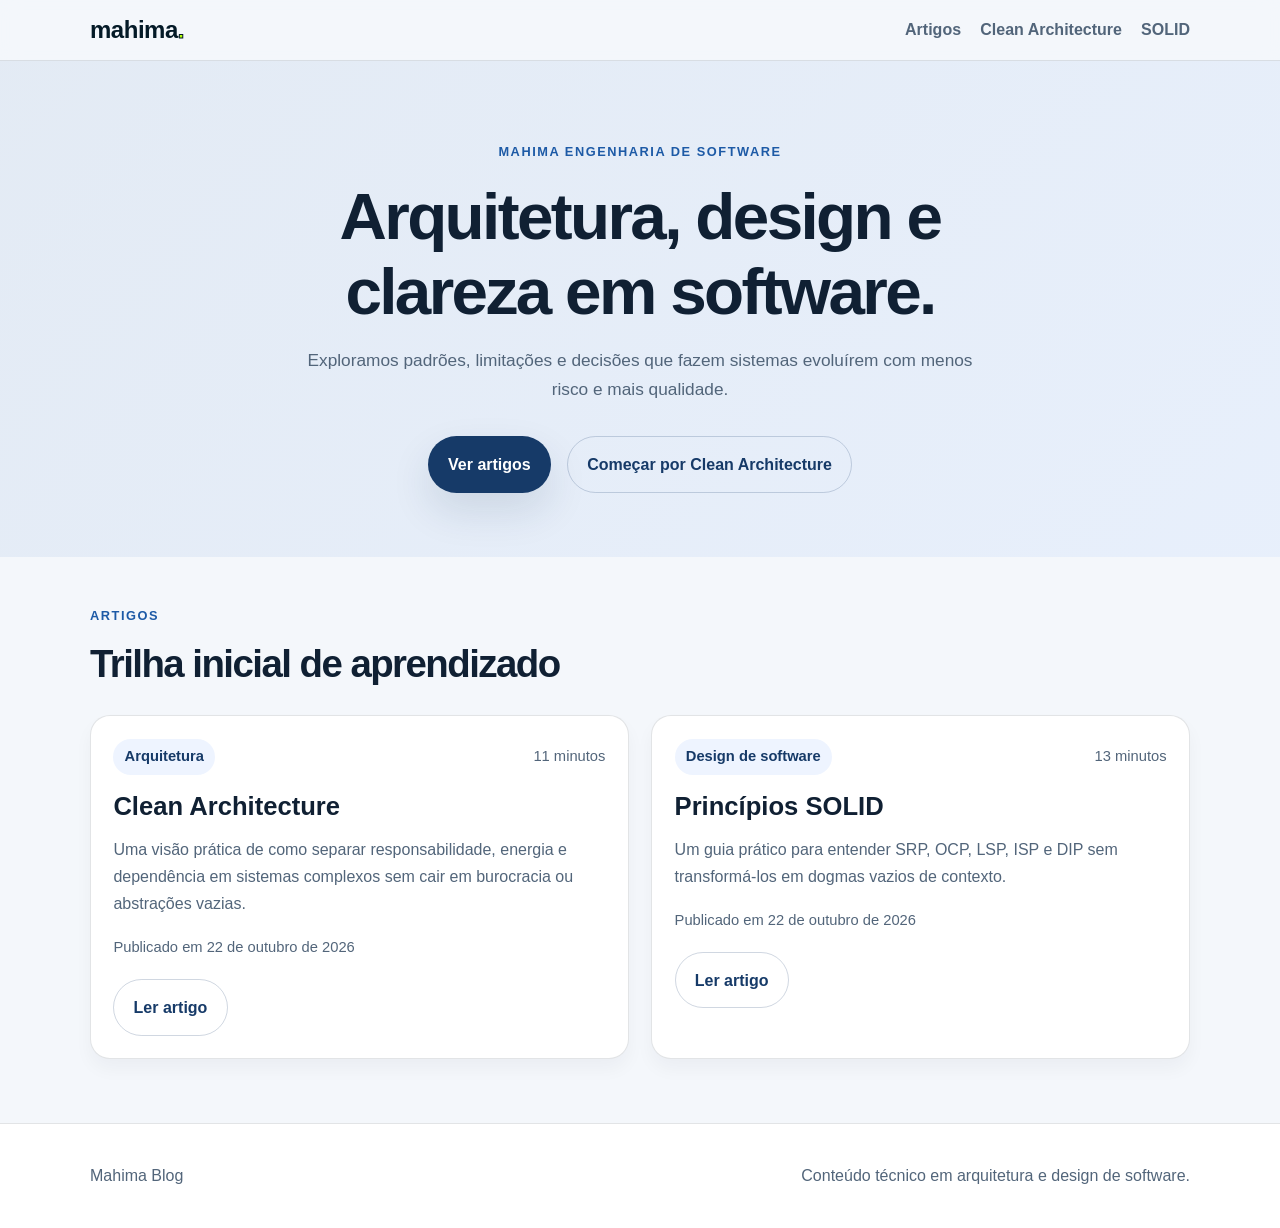
==== index.html @ c6f75a2d "Recreate header logo as CSS wordmark and reduce header height Co-authored-by: Copilot <223556219+Cop" ====
<!DOCTYPE html>
<html lang="pt-BR">
  <head>
    <meta charset="UTF-8" />
    <meta name="viewport" content="width=device-width, initial-scale=1.0" />
    <meta
      name="description"
      content="Blog técnico da Mahima Engenharia de Software sobre arquitetura, design e evolução de software."
    />
    <title>Mahima Blog</title>
    <link rel="stylesheet" href="./css/styles.css" />
  </head>
  <body>
    <header class="site-header">
      <nav class="container nav" aria-label="Navegação principal">
        <a href="./index.html" class="brand" aria-label="Mahima — ir para a página inicial do blog">
          <span class="brand-mark" aria-hidden="true">mahima<span class="brand-dot">.</span></span>
        </a>
        <div class="nav-links">
          <a href="#artigos">Artigos</a>
          <a href="./article.html?slug=clean-architecture">Clean Architecture</a>
          <a href="./article.html?slug=solid">SOLID</a>
        </div>
      </nav>
    </header>

    <main>
      <section class="hero">
        <div class="container hero-content">
          <p class="eyebrow">Mahima Engenharia de Software</p>
          <h1>Arquitetura, design e clareza em software.</h1>
          <p class="lead">
            Exploramos padrões, limitações e decisões que fazem sistemas evoluírem com menos risco e mais qualidade.
          </p>
          <div class="hero-actions">
            <a class="button primary" href="#artigos">Ver artigos</a>
            <a class="button secondary" href="./article.html?slug=clean-architecture">Começar por Clean Architecture</a>
          </div>
        </div>
      </section>

      <section id="artigos" class="container articles-section" aria-labelledby="artigos-titulo">
        <div class="section-header">
          <p class="eyebrow">Artigos</p>
          <h2 id="artigos-titulo">Trilha inicial de aprendizado</h2>
        </div>
        <div id="article-list" class="article-grid" aria-live="polite"></div>
      </section>
    </main>

    <footer class="site-footer">
      <div class="container footer-inner">
        <p>Mahima Blog</p>
        <p>Conteúdo técnico em arquitetura e design de software.</p>
      </div>
    </footer>

    <script src="./content/articles.js"></script>
    <script src="./js/site.js"></script>
  </body>
</html>
---- css/styles.css ----
:root {
  --bg: #f4f7fb;
  --surface: #ffffff;
  --surface-alt: #eef4ff;
  --text: #102033;
  --muted: #52657a;
  --primary: #163a68;
  --primary-alt: #1d5aa6;
  --accent: #8db8ff;
  --border: rgba(16, 32, 51, 0.12);
  --shadow: 0 18px 40px rgba(20, 49, 79, 0.12);
  --success: #1f7a5d;
  --error: #b13c3c;
  --warning: #c9861d;
  --code-bg: #111827;
}

* {
  box-sizing: border-box;
}

html {
  scroll-behavior: smooth;
}

body {
  margin: 0;
  font-family: "Segoe UI", Tahoma, sans-serif;
  background: var(--bg);
  color: var(--text);
  line-height: 1.7;
}

a {
  color: var(--primary-alt);
  text-decoration: none;
}

img {
  max-width: 100%;
  display: block;
}

button,
summary {
  font: inherit;
}

.container {
  width: min(1100px, calc(100% - 2rem));
  margin: 0 auto;
}

.narrow {
  width: min(820px, calc(100% - 2rem));
  margin: 0 auto;
}

.site-header {
  position: sticky;
  top: 0;
  z-index: 10;
  background: rgba(244, 247, 251, 0.84);
  backdrop-filter: blur(10px);
  border-bottom: 1px solid var(--border);
}

.nav {
  display: flex;
  align-items: center;
  justify-content: space-between;
  min-height: 60px;
  gap: 1rem;
}

.brand {
  display: inline-flex;
  align-items: center;
  color: var(--text);
  line-height: 1;
}

.brand-mark {
  font-family: "Segoe UI", Tahoma, sans-serif;
  font-weight: 700;
  font-size: 1.5rem;
  letter-spacing: -0.02em;
  color: #041a27;
}

.brand-dot {
  color: #b2ff08;
  -webkit-text-stroke: 1px #041a27;
  text-stroke: 1px #041a27;
}

.nav-links {
  display: flex;
  align-items: center;
  gap: 1.2rem;
  flex-wrap: wrap;
}

.nav-links a {
  color: var(--muted);
  font-weight: 600;
}

.hero {
  padding: 5rem 0 4rem;
  background: linear-gradient(135deg, rgba(29, 90, 166, 0.08), rgba(141, 184, 255, 0.12));
}

.hero-content {
  text-align: center;
}

.eyebrow {
  margin: 0 0 1rem;
  color: var(--primary-alt);
  font-size: 0.8rem;
  font-weight: 700;
  letter-spacing: 0.12em;
  text-transform: uppercase;
}

.hero h1,
.article-hero h1,
.section-header h2 {
  margin: 0;
  line-height: 1.15;
  letter-spacing: -0.04em;
}

.hero h1 {
  font-size: clamp(2.4rem, 6vw, 4.1rem);
  max-width: 760px;
  margin: 0 auto 1rem;
}

.lead {
  max-width: 700px;
  margin: 0 auto;
  color: var(--muted);
  font-size: 1.08rem;
}

.hero-actions {
  display: flex;
  justify-content: center;
  gap: 1rem;
  flex-wrap: wrap;
  margin-top: 2rem;
}

.button {
  display: inline-flex;
  align-items: center;
  justify-content: center;
  min-height: 46px;
  padding: 0.85rem 1.2rem;
  border-radius: 999px;
  border: 1px solid transparent;
  font-weight: 700;
  transition: transform 0.2s ease, box-shadow 0.2s ease;
}

.button:hover,
.button:focus-visible {
  transform: translateY(-1px);
}

.button.primary {
  background: var(--primary);
  color: #fff;
  box-shadow: var(--shadow);
}

.button.secondary {
  background: transparent;
  color: var(--primary);
  border-color: rgba(22, 58, 104, 0.2);
}

.articles-section {
  padding: 3rem 0 4rem;
}

.section-header {
  margin-bottom: 1.8rem;
}

.section-header h2 {
  font-size: clamp(2rem, 3vw, 2.6rem);
}

.article-grid {
  display: grid;
  grid-template-columns: repeat(auto-fit, minmax(260px, 1fr));
  gap: 1.4rem;
}

.article-card {
  background: var(--surface);
  border: 1px solid var(--border);
  border-radius: 20px;
  padding: 1.4rem;
  box-shadow: 0 10px 18px rgba(17, 23, 39, 0.04);
}

.article-card h3 {
  margin: 1rem 0 0.8rem;
  font-size: 1.6rem;
  line-height: 1.25;
}

.article-card p {
  margin: 0;
  color: var(--muted);
}

.card-topline,
.card-meta,
.meta-row {
  display: flex;
  align-items: center;
  justify-content: space-between;
  gap: 0.75rem;
  flex-wrap: wrap;
  color: var(--muted);
  font-size: 0.92rem;
}

.pill {
  display: inline-flex;
  align-items: center;
  padding: 0.35rem 0.7rem;
  border-radius: 999px;
  background: var(--surface-alt);
  color: var(--primary);
  font-weight: 700;
}

.card-meta {
  margin-top: 1.1rem;
  margin-bottom: 1.2rem;
}

.article-hero {
  background: linear-gradient(135deg, rgba(22, 58, 104, 0.97), rgba(29, 90, 166, 0.9));
  color: white;
  padding: 3.2rem 0 2rem;
}

.article-hero h1 {
  font-size: clamp(2.1rem, 5vw, 3.5rem);
  margin-bottom: 0.9rem;
}

.article-summary {
  max-width: 720px;
  margin: 0;
  color: rgba(255, 255, 255, 0.8);
  font-size: 1.05rem;
}

.meta-row {
  margin-top: 1.5rem;
  justify-content: flex-start;
  color: rgba(255, 255, 255, 0.75);
}

.article-page {
  padding: 2.4rem 0 4rem;
}

.article-page article {
  background: var(--surface);
  border: 1px solid var(--border);
  border-radius: 24px;
  padding: clamp(1.2rem, 2vw, 2rem);
  box-shadow: 0 10px 30px rgba(16, 32, 51, 0.04);
}

.article-section {
  padding-top: 1rem;
  padding-bottom: 1rem;
  border-bottom: 1px solid var(--border);
}

.article-section:last-child {
  border-bottom: none;
}

.article-section h2 {
  margin: 0 0 1rem;
  font-size: clamp(1.5rem, 2vw, 2rem);
  line-height: 1.2;
}

.article-section p,
.article-section li,
.quiz-item,
.flashcard-answer p,
.faq-item p {
  color: var(--text);
}

.code-block {
  margin-top: 1rem;
  padding: 1rem 1.1rem;
  background: var(--code-bg);
  color: #dfe6f4;
  border-radius: 14px;
  overflow-x: auto;
  font-size: 0.9rem;
  line-height: 1.6;
}

.reference-list {
  margin: 0;
  padding-left: 1.2rem;
}

.quiz-item {
  margin-top: 1rem;
  padding: 1rem;
  border: 1px solid var(--border);
  border-radius: 16px;
  background: #f9fbff;
}

.quiz-item h3 {
  margin-top: 0;
  margin-bottom: 0.9rem;
  font-size: 1.08rem;
}

.quiz-options {
  display: grid;
  gap: 0.75rem;
}

.quiz-option {
  width: 100%;
  text-align: left;
  background: #fff;
  color: var(--text);
  border: 1px solid var(--border);
  border-radius: 12px;
  padding: 0.8rem 1rem;
  cursor: pointer;
}

.quiz-option:hover,
.quiz-option:focus-visible {
  border-color: var(--primary-alt);
  outline: 2px solid rgba(29, 90, 166, 0.2);
  outline-offset: 2px;
}

.quiz-option.correct {
  background: rgba(31, 122, 93, 0.08);
  border-color: rgba(31, 122, 93, 0.4);
}

.quiz-option.wrong {
  background: rgba(177, 60, 60, 0.08);
  border-color: rgba(177, 60, 60, 0.3);
}

.quiz-option:disabled {
  cursor: default;
  opacity: 1;
}

.quiz-feedback {
  min-height: 1.5em;
  margin: 0.8rem 0 0;
  font-weight: 600;
  color: var(--primary);
}

.flashcards-grid {
  display: grid;
  grid-template-columns: repeat(auto-fit, minmax(220px, 1fr));
  gap: 1rem;
}

.flashcard {
  background: #f9fbff;
  border: 1px solid var(--border);
  border-radius: 16px;
  overflow: hidden;
}

.flashcard-toggle {
  width: 100%;
  padding: 1rem;
  background: transparent;
  border: none;
  text-align: left;
  color: var(--text);
  font-weight: 700;
  cursor: pointer;
}

.flashcard-toggle:focus-visible,
.faq-item summary:focus-visible,
.button:focus-visible,
.nav-links a:focus-visible,
.brand:focus-visible {
  outline: 3px solid rgba(29, 90, 166, 0.32);
  outline-offset: 3px;
}

.flashcard-answer {
  padding: 0 1rem 1rem;
}

.faq-list {
  display: grid;
  gap: 0.75rem;
}

.faq-item {
  border: 1px solid var(--border);
  border-radius: 14px;
  background: #f9fbff;
  padding: 0.9rem 1rem;
}

.faq-item summary {
  cursor: pointer;
  font-weight: 700;
}

.faq-item p {
  margin: 0.75rem 0 0;
}

.site-footer {
  border-top: 1px solid var(--border);
  background: white;
  padding: 1.4rem 0;
}

.footer-inner {
  display: flex;
  justify-content: space-between;
  flex-wrap: wrap;
  gap: 0.75rem;
  color: var(--muted);
}

@media (max-width: 700px) {
  .nav {
    flex-direction: column;
    justify-content: center;
    padding: 0.6rem 0;
  }

  .brand-mark {
    font-size: 1.35rem;
  }

  .nav-links {
    justify-content: center;
  }

  .hero {
    padding-top: 3.5rem;
  }

  .hero-actions {
    flex-direction: column;
  }

  .button {
    width: 100%;
  }
}
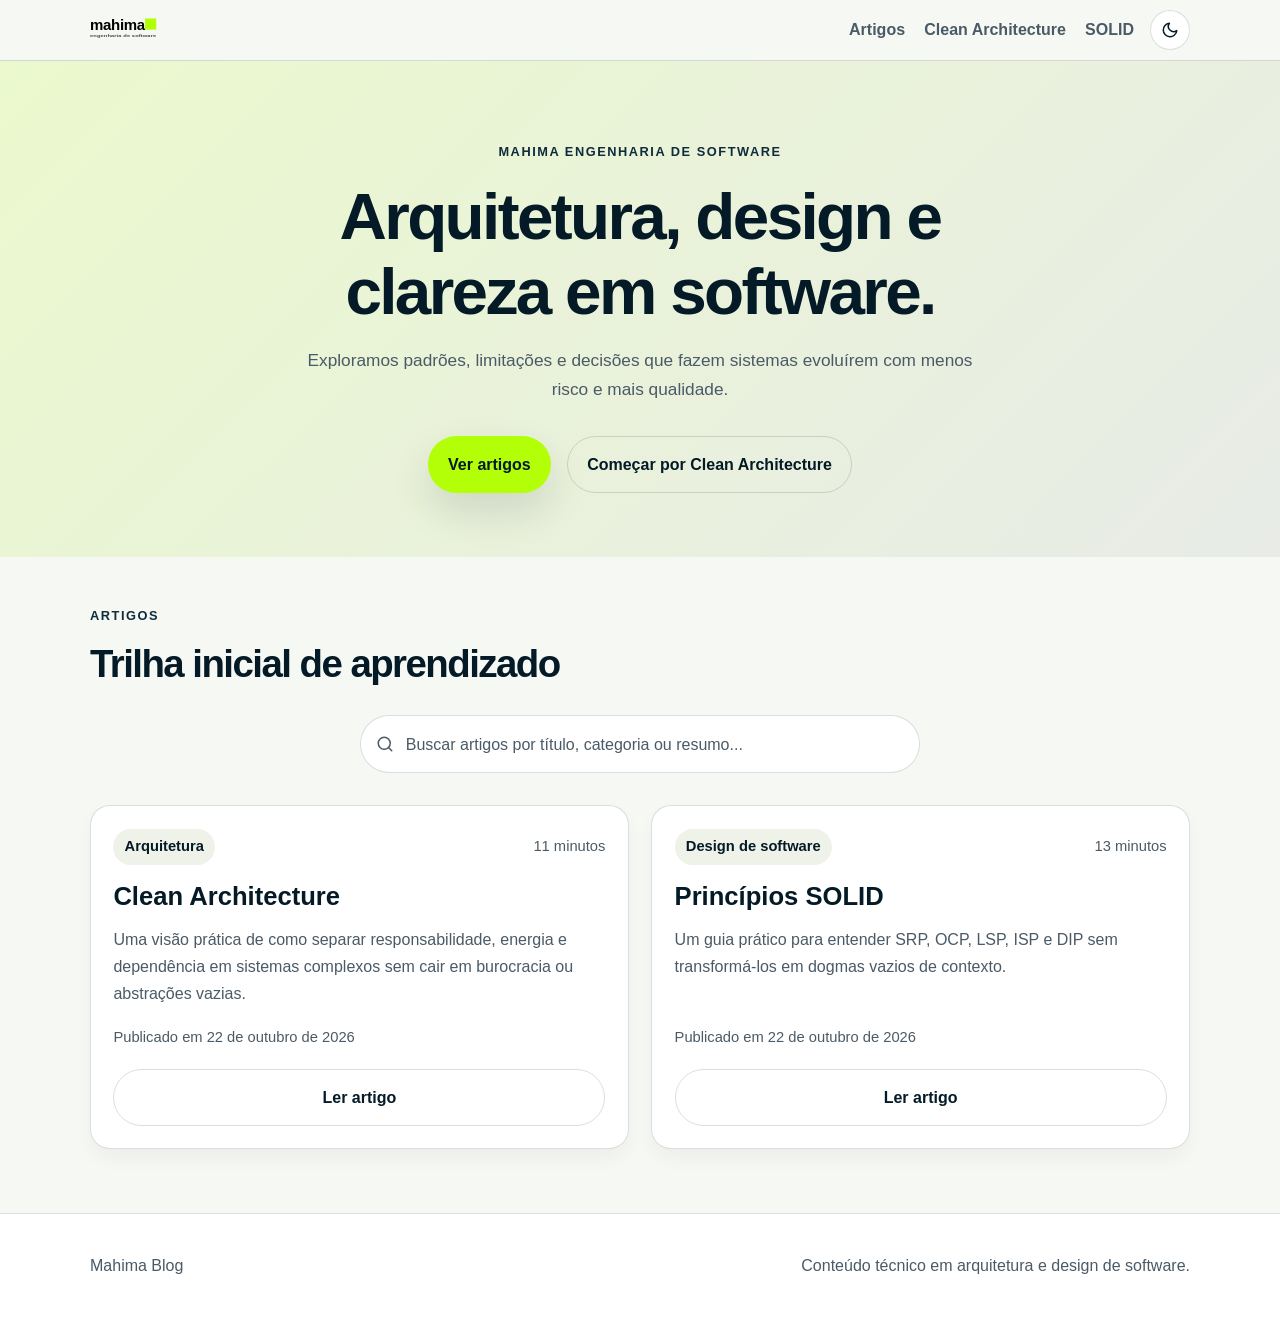
==== commit f5d104a5: "Agent Host changes for agents/gere-uma-a-logo-da-empresa-da-seguinte" ====
--- a/index.html
+++ b/index.html
@@ -14,12 +14,30 @@
     <header class="site-header">
       <nav class="container nav" aria-label="Navegação principal">
         <a href="./index.html" class="brand" aria-label="Mahima — ir para a página inicial do blog">
-          <span class="brand-mark" aria-hidden="true">mahima<span class="brand-dot">.</span></span>
+          <img src="./logo/mahima-logo.svg" alt="mahima — engenharia de software" class="brand-logo" />
         </a>
-        <div class="nav-links">
-          <a href="#artigos">Artigos</a>
-          <a href="./article.html?slug=clean-architecture">Clean Architecture</a>
-          <a href="./article.html?slug=solid">SOLID</a>
+        <div class="nav-right">
+          <div class="nav-links">
+            <a href="#artigos">Artigos</a>
+            <a href="./article.html?slug=clean-architecture">Clean Architecture</a>
+            <a href="./article.html?slug=solid">SOLID</a>
+          </div>
+          <button class="theme-toggle" type="button" aria-label="Alternar tema claro/escuro">
+            <svg class="icon-moon" width="18" height="18" viewBox="0 0 24 24" fill="none" stroke="currentColor" stroke-width="2" stroke-linecap="round" stroke-linejoin="round" aria-hidden="true">
+              <path d="M21 12.79A9 9 0 1 1 11.21 3 7 7 0 0 0 21 12.79z"></path>
+            </svg>
+            <svg class="icon-sun" width="18" height="18" viewBox="0 0 24 24" fill="none" stroke="currentColor" stroke-width="2" stroke-linecap="round" stroke-linejoin="round" aria-hidden="true">
+              <circle cx="12" cy="12" r="5"></circle>
+              <line x1="12" y1="1" x2="12" y2="3"></line>
+              <line x1="12" y1="21" x2="12" y2="23"></line>
+              <line x1="4.22" y1="4.22" x2="5.64" y2="5.64"></line>
+              <line x1="18.36" y1="18.36" x2="19.78" y2="19.78"></line>
+              <line x1="1" y1="12" x2="3" y2="12"></line>
+              <line x1="21" y1="12" x2="23" y2="12"></line>
+              <line x1="4.22" y1="19.78" x2="5.64" y2="18.36"></line>
+              <line x1="18.36" y1="5.64" x2="19.78" y2="4.22"></line>
+            </svg>
+          </button>
         </div>
       </nav>
     </header>
@@ -44,7 +62,21 @@
           <p class="eyebrow">Artigos</p>
           <h2 id="artigos-titulo">Trilha inicial de aprendizado</h2>
         </div>
+        <div class="search-wrap">
+          <svg class="search-icon" width="18" height="18" viewBox="0 0 24 24" fill="none" stroke="currentColor" stroke-width="2" stroke-linecap="round" stroke-linejoin="round" aria-hidden="true">
+            <circle cx="11" cy="11" r="8"></circle>
+            <line x1="21" y1="21" x2="16.65" y2="16.65"></line>
+          </svg>
+          <input
+            id="search-input"
+            class="search-input"
+            type="search"
+            placeholder="Buscar artigos por título, categoria ou resumo..."
+            aria-label="Buscar artigos"
+          />
+        </div>
         <div id="article-list" class="article-grid" aria-live="polite"></div>
+        <p id="search-empty" class="search-empty">Nenhum artigo encontrado para a sua busca.</p>
       </section>
     </main>
 
--- a/css/styles.css
+++ b/css/styles.css
@@ -1,18 +1,45 @@
 :root {
-  --bg: #f4f7fb;
+  --bg: #f6f8f3;
   --surface: #ffffff;
-  --surface-alt: #eef4ff;
-  --text: #102033;
-  --muted: #52657a;
-  --primary: #163a68;
-  --primary-alt: #1d5aa6;
-  --accent: #8db8ff;
-  --border: rgba(16, 32, 51, 0.12);
-  --shadow: 0 18px 40px rgba(20, 49, 79, 0.12);
+  --surface-alt: #eef2e8;
+  --text: #041a27;
+  --muted: #4a5a66;
+  --primary: #041a27;
+  --primary-alt: #0f2c3d;
+  --accent: #b2ff08;
+  --accent-ink: #041a27;
+  --border: rgba(4, 26, 39, 0.14);
+  --shadow: 0 18px 40px rgba(4, 26, 39, 0.12);
   --success: #1f7a5d;
   --error: #b13c3c;
   --warning: #c9861d;
-  --code-bg: #111827;
+  --code-bg: #0a1a24;
+  --code-text: #e6f0e6;
+  --header-bg: rgba(246, 248, 243, 0.82);
+  --hero-grad: linear-gradient(135deg, rgba(178, 255, 8, 0.16), rgba(4, 26, 39, 0.06));
+  --article-hero-grad: linear-gradient(135deg, #041a27 0%, #0f2c3d 100%);
+}
+
+[data-theme="dark"] {
+  --bg: #041a27;
+  --surface: #0a1f2b;
+  --surface-alt: #122a38;
+  --text: #eaf2e6;
+  --muted: #a9b8bd;
+  --primary: #b2ff08;
+  --primary-alt: #b2ff08;
+  --accent: #b2ff08;
+  --accent-ink: #041a27;
+  --border: rgba(234, 242, 230, 0.14);
+  --shadow: 0 18px 40px rgba(0, 0, 0, 0.4);
+  --success: #3fbf8f;
+  --error: #e06a6a;
+  --warning: #e2a93d;
+  --code-bg: #020b10;
+  --code-text: #d8e6d8;
+  --header-bg: rgba(4, 26, 39, 0.82);
+  --hero-grad: linear-gradient(135deg, rgba(178, 255, 8, 0.12), rgba(4, 26, 39, 0.02));
+  --article-hero-grad: linear-gradient(135deg, #b2ff08 0%, #7fc400 100%);
 }
 
 * {
@@ -29,6 +56,7 @@
   background: var(--bg);
   color: var(--text);
   line-height: 1.7;
+  transition: background 0.25s ease, color 0.25s ease;
 }
 
 a {
@@ -42,7 +70,8 @@
 }
 
 button,
-summary {
+summary,
+input {
   font: inherit;
 }
 
@@ -60,7 +89,7 @@
   position: sticky;
   top: 0;
   z-index: 10;
-  background: rgba(244, 247, 251, 0.84);
+  background: var(--header-bg);
   backdrop-filter: blur(10px);
   border-bottom: 1px solid var(--border);
 }
@@ -80,18 +109,18 @@
   line-height: 1;
 }
 
-.brand-mark {
-  font-family: "Segoe UI", Tahoma, sans-serif;
-  font-weight: 700;
-  font-size: 1.5rem;
-  letter-spacing: -0.02em;
-  color: #041a27;
-}
-
-.brand-dot {
-  color: #b2ff08;
-  -webkit-text-stroke: 1px #041a27;
-  text-stroke: 1px #041a27;
+.brand-logo {
+  height: 1.75rem;
+  width: auto;
+  display: block;
+  color: var(--text);
+}
+
+.nav-right {
+  display: flex;
+  align-items: center;
+  gap: 1rem;
+  flex-wrap: wrap;
 }
 
 .nav-links {
@@ -106,9 +135,47 @@
   font-weight: 600;
 }
 
+.nav-links a:hover {
+  color: var(--text);
+}
+
+.theme-toggle {
+  display: inline-flex;
+  align-items: center;
+  justify-content: center;
+  width: 40px;
+  height: 40px;
+  border-radius: 50%;
+  border: 1px solid var(--border);
+  background: var(--surface);
+  color: var(--text);
+  cursor: pointer;
+  transition: transform 0.2s ease, background 0.2s ease;
+}
+
+.theme-toggle:hover {
+  transform: translateY(-1px);
+}
+
+.theme-toggle .icon-sun {
+  display: none;
+}
+
+.theme-toggle .icon-moon {
+  display: block;
+}
+
+[data-theme="dark"] .theme-toggle .icon-sun {
+  display: block;
+}
+
+[data-theme="dark"] .theme-toggle .icon-moon {
+  display: none;
+}
+
 .hero {
   padding: 5rem 0 4rem;
-  background: linear-gradient(135deg, rgba(29, 90, 166, 0.08), rgba(141, 184, 255, 0.12));
+  background: var(--hero-grad);
 }
 
 .hero-content {
@@ -124,6 +191,12 @@
   text-transform: uppercase;
 }
 
+/* No hero do artigo, o eyebrow herda a cor de alto contraste do fundo */
+.article-hero .eyebrow {
+  color: inherit;
+  opacity: 0.92;
+}
+
 .hero h1,
 .article-hero h1,
 .section-header h2 {
@@ -162,7 +235,7 @@
   border-radius: 999px;
   border: 1px solid transparent;
   font-weight: 700;
-  transition: transform 0.2s ease, box-shadow 0.2s ease;
+  transition: transform 0.2s ease, box-shadow 0.2s ease, background 0.2s ease;
 }
 
 .button:hover,
@@ -171,15 +244,23 @@
 }
 
 .button.primary {
-  background: var(--primary);
-  color: #fff;
+  background: var(--accent);
+  color: var(--accent-ink);
   box-shadow: var(--shadow);
+}
+
+.button.primary:hover {
+  background: #c4ff33;
 }
 
 .button.secondary {
   background: transparent;
-  color: var(--primary);
-  border-color: rgba(22, 58, 104, 0.2);
+  color: var(--text);
+  border-color: var(--border);
+}
+
+.button.secondary:hover {
+  border-color: var(--accent);
 }
 
 .articles-section {
@@ -192,6 +273,48 @@
 
 .section-header h2 {
   font-size: clamp(2rem, 3vw, 2.6rem);
+}
+
+.search-wrap {
+  position: relative;
+  max-width: 560px;
+  margin: 0 auto 2rem;
+}
+
+.search-input {
+  width: 100%;
+  padding: 0.9rem 1rem 0.9rem 2.8rem;
+  border-radius: 999px;
+  border: 1px solid var(--border);
+  background: var(--surface);
+  color: var(--text);
+  font-size: 1rem;
+}
+
+.search-input::placeholder {
+  color: var(--muted);
+}
+
+.search-input:focus {
+  outline: 3px solid rgba(178, 255, 8, 0.35);
+  outline-offset: 2px;
+  border-color: var(--accent);
+}
+
+.search-icon {
+  position: absolute;
+  left: 1rem;
+  top: 50%;
+  transform: translateY(-50%);
+  color: var(--muted);
+  pointer-events: none;
+}
+
+.search-empty {
+  text-align: center;
+  color: var(--muted);
+  padding: 2rem 0;
+  display: none;
 }
 
 .article-grid {
@@ -205,7 +328,9 @@
   border: 1px solid var(--border);
   border-radius: 20px;
   padding: 1.4rem;
-  box-shadow: 0 10px 18px rgba(17, 23, 39, 0.04);
+  box-shadow: 0 10px 18px rgba(4, 26, 39, 0.04);
+  display: flex;
+  flex-direction: column;
 }
 
 .article-card h3 {
@@ -214,9 +339,18 @@
   line-height: 1.25;
 }
 
+.article-card h3 a {
+  color: var(--text);
+}
+
+.article-card h3 a:hover {
+  color: var(--primary-alt);
+}
+
 .article-card p {
   margin: 0;
   color: var(--muted);
+  flex: 1;
 }
 
 .card-topline,
@@ -237,7 +371,7 @@
   padding: 0.35rem 0.7rem;
   border-radius: 999px;
   background: var(--surface-alt);
-  color: var(--primary);
+  color: var(--text);
   font-weight: 700;
 }
 
@@ -247,9 +381,13 @@
 }
 
 .article-hero {
-  background: linear-gradient(135deg, rgba(22, 58, 104, 0.97), rgba(29, 90, 166, 0.9));
+  background: var(--article-hero-grad);
   color: white;
   padding: 3.2rem 0 2rem;
+}
+
+[data-theme="dark"] .article-hero {
+  color: #041a27;
 }
 
 .article-hero h1 {
@@ -264,12 +402,20 @@
   font-size: 1.05rem;
 }
 
+[data-theme="dark"] .article-summary {
+  color: rgba(4, 26, 39, 0.78);
+}
+
 .meta-row {
   margin-top: 1.5rem;
   justify-content: flex-start;
   color: rgba(255, 255, 255, 0.75);
 }
 
+[data-theme="dark"] .meta-row {
+  color: rgba(4, 26, 39, 0.75);
+}
+
 .article-page {
   padding: 2.4rem 0 4rem;
 }
@@ -279,7 +425,7 @@
   border: 1px solid var(--border);
   border-radius: 24px;
   padding: clamp(1.2rem, 2vw, 2rem);
-  box-shadow: 0 10px 30px rgba(16, 32, 51, 0.04);
+  box-shadow: 0 10px 30px rgba(4, 26, 39, 0.04);
 }
 
 .article-section {
@@ -310,7 +456,7 @@
   margin-top: 1rem;
   padding: 1rem 1.1rem;
   background: var(--code-bg);
-  color: #dfe6f4;
+  color: var(--code-text);
   border-radius: 14px;
   overflow-x: auto;
   font-size: 0.9rem;
@@ -327,7 +473,7 @@
   padding: 1rem;
   border: 1px solid var(--border);
   border-radius: 16px;
-  background: #f9fbff;
+  background: var(--surface-alt);
 }
 
 .quiz-item h3 {
@@ -344,7 +490,7 @@
 .quiz-option {
   width: 100%;
   text-align: left;
-  background: #fff;
+  background: var(--surface);
   color: var(--text);
   border: 1px solid var(--border);
   border-radius: 12px;
@@ -354,19 +500,19 @@
 
 .quiz-option:hover,
 .quiz-option:focus-visible {
-  border-color: var(--primary-alt);
-  outline: 2px solid rgba(29, 90, 166, 0.2);
+  border-color: var(--accent);
+  outline: 2px solid rgba(178, 255, 8, 0.3);
   outline-offset: 2px;
 }
 
 .quiz-option.correct {
-  background: rgba(31, 122, 93, 0.08);
-  border-color: rgba(31, 122, 93, 0.4);
+  background: rgba(31, 122, 93, 0.12);
+  border-color: rgba(31, 122, 93, 0.5);
 }
 
 .quiz-option.wrong {
-  background: rgba(177, 60, 60, 0.08);
-  border-color: rgba(177, 60, 60, 0.3);
+  background: rgba(177, 60, 60, 0.12);
+  border-color: rgba(177, 60, 60, 0.4);
 }
 
 .quiz-option:disabled {
@@ -378,7 +524,7 @@
   min-height: 1.5em;
   margin: 0.8rem 0 0;
   font-weight: 600;
-  color: var(--primary);
+  color: var(--primary-alt);
 }
 
 .flashcards-grid {
@@ -388,7 +534,7 @@
 }
 
 .flashcard {
-  background: #f9fbff;
+  background: var(--surface-alt);
   border: 1px solid var(--border);
   border-radius: 16px;
   overflow: hidden;
@@ -409,8 +555,9 @@
 .faq-item summary:focus-visible,
 .button:focus-visible,
 .nav-links a:focus-visible,
-.brand:focus-visible {
-  outline: 3px solid rgba(29, 90, 166, 0.32);
+.brand:focus-visible,
+.theme-toggle:focus-visible {
+  outline: 3px solid rgba(178, 255, 8, 0.4);
   outline-offset: 3px;
 }
 
@@ -426,7 +573,7 @@
 .faq-item {
   border: 1px solid var(--border);
   border-radius: 14px;
-  background: #f9fbff;
+  background: var(--surface-alt);
   padding: 0.9rem 1rem;
 }
 
@@ -439,9 +586,60 @@
   margin: 0.75rem 0 0;
 }
 
+.article-nav {
+  display: grid;
+  grid-template-columns: 1fr auto 1fr;
+  gap: 1rem;
+  align-items: center;
+  margin-top: 1.6rem;
+}
+
+.article-nav-link {
+  display: flex;
+  flex-direction: column;
+  gap: 0.2rem;
+  padding: 0.9rem 1rem;
+  border: 1px solid var(--border);
+  border-radius: 14px;
+  background: var(--surface);
+  color: var(--text);
+  transition: border-color 0.2s ease, transform 0.2s ease;
+}
+
+.article-nav-link:hover {
+  border-color: var(--accent);
+  transform: translateY(-1px);
+}
+
+.article-nav-link.next {
+  text-align: right;
+}
+
+.article-nav-label {
+  font-size: 0.75rem;
+  text-transform: uppercase;
+  letter-spacing: 0.08em;
+  color: var(--muted);
+}
+
+.article-nav-title {
+  font-weight: 700;
+}
+
+.article-nav-all {
+  color: var(--muted);
+  font-size: 0.85rem;
+  font-weight: 600;
+  white-space: nowrap;
+}
+
+.article-nav-all:hover {
+  color: var(--text);
+}
+
 .site-footer {
   border-top: 1px solid var(--border);
-  background: white;
+  background: var(--surface);
   padding: 1.4rem 0;
 }
 
@@ -460,8 +658,12 @@
     padding: 0.6rem 0;
   }
 
-  .brand-mark {
-    font-size: 1.35rem;
+  .brand-logo {
+    height: 1.5rem;
+  }
+
+  .nav-right {
+    justify-content: center;
   }
 
   .nav-links {
@@ -479,4 +681,12 @@
   .button {
     width: 100%;
   }
-}
+
+  .article-nav {
+    grid-template-columns: 1fr;
+  }
+
+  .article-nav-link.next {
+    text-align: left;
+  }
+}
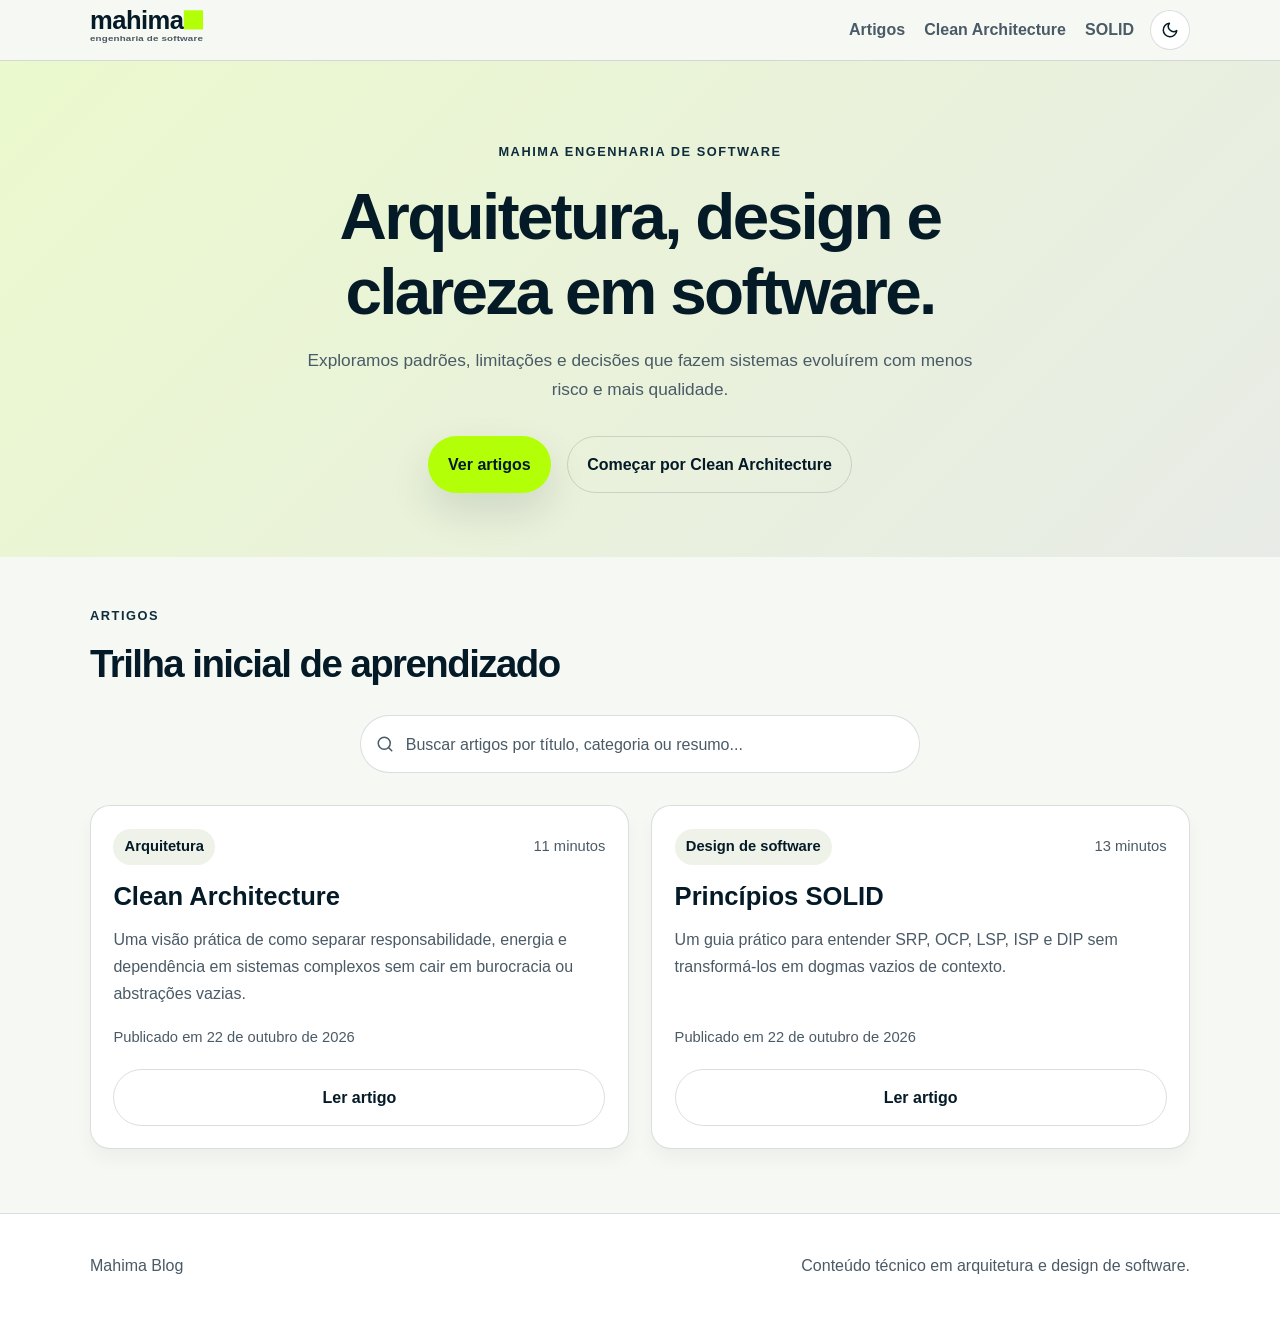
==== commit 258b77c2: "Agent Host changes for agents/gere-uma-a-logo-da-empresa-da-seguinte" ====
--- a/index.html
+++ b/index.html
@@ -14,7 +14,11 @@
     <header class="site-header">
       <nav class="container nav" aria-label="Navegação principal">
         <a href="./index.html" class="brand" aria-label="Mahima — ir para a página inicial do blog">
-          <img src="./logo/mahima-logo.svg" alt="mahima — engenharia de software" class="brand-logo" />
+          <svg class="brand-logo" viewBox="0 0 640 180" role="img" aria-label="mahima — engenharia de software">
+            <text x="0" y="88" font-family="'Segoe UI', Tahoma, sans-serif" font-weight="700" font-size="96" letter-spacing="-2" fill="currentColor">mahima</text>
+            <rect x="352" y="16" width="72" height="72" fill="#b2ff08"/>
+            <text x="0" y="132" font-family="'Segoe UI', Tahoma, sans-serif" font-weight="600" font-size="27.5" letter-spacing="0.5" fill="currentColor" opacity="0.72" textLength="424" lengthAdjust="spacingAndGlyphs">engenharia de software</text>
+          </svg>
         </a>
         <div class="nav-right">
           <div class="nav-links">
--- a/css/styles.css
+++ b/css/styles.css
@@ -110,10 +110,12 @@
 }
 
 .brand-logo {
-  height: 1.75rem;
+  height: 3rem;
   width: auto;
+  max-width: 100%;
   display: block;
   color: var(--text);
+  transition: color 0.25s ease;
 }
 
 .nav-right {
@@ -659,7 +661,7 @@
   }
 
   .brand-logo {
-    height: 1.5rem;
+    height: 2.5rem;
   }
 
   .nav-right {
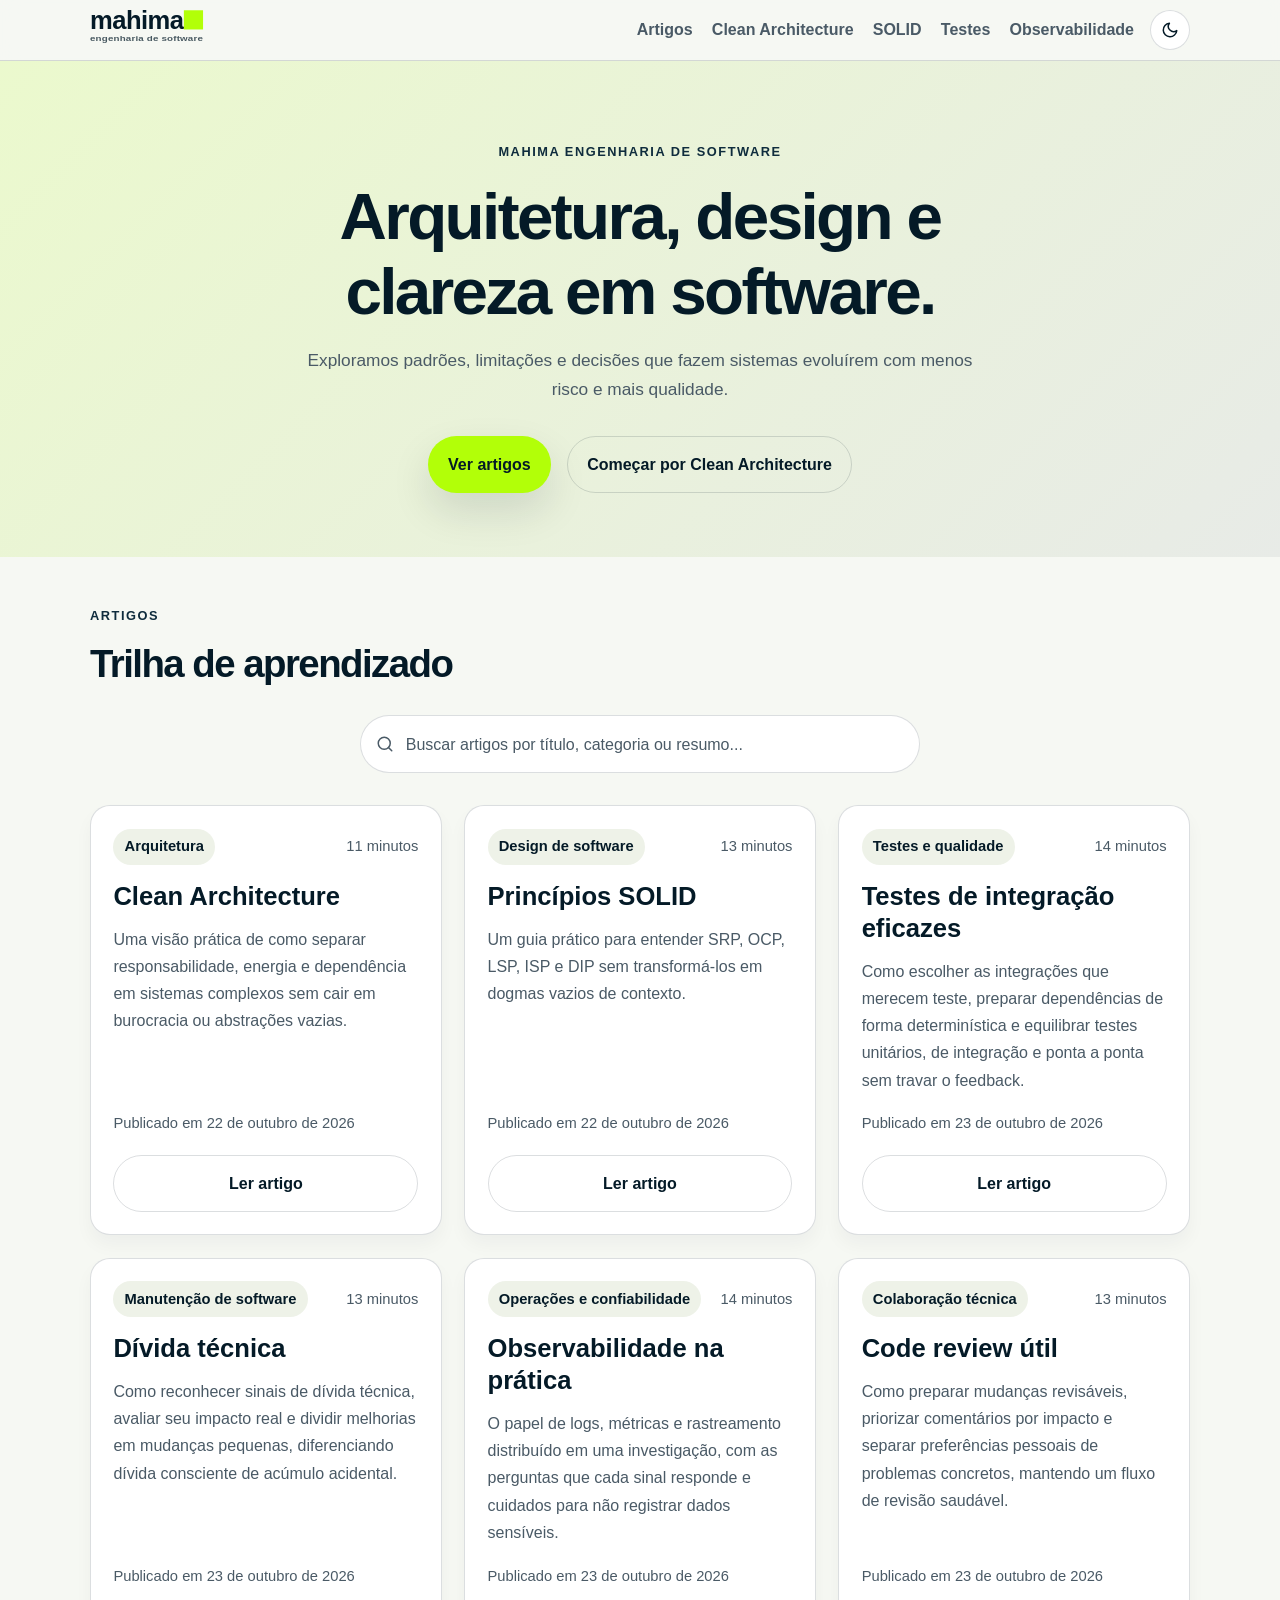
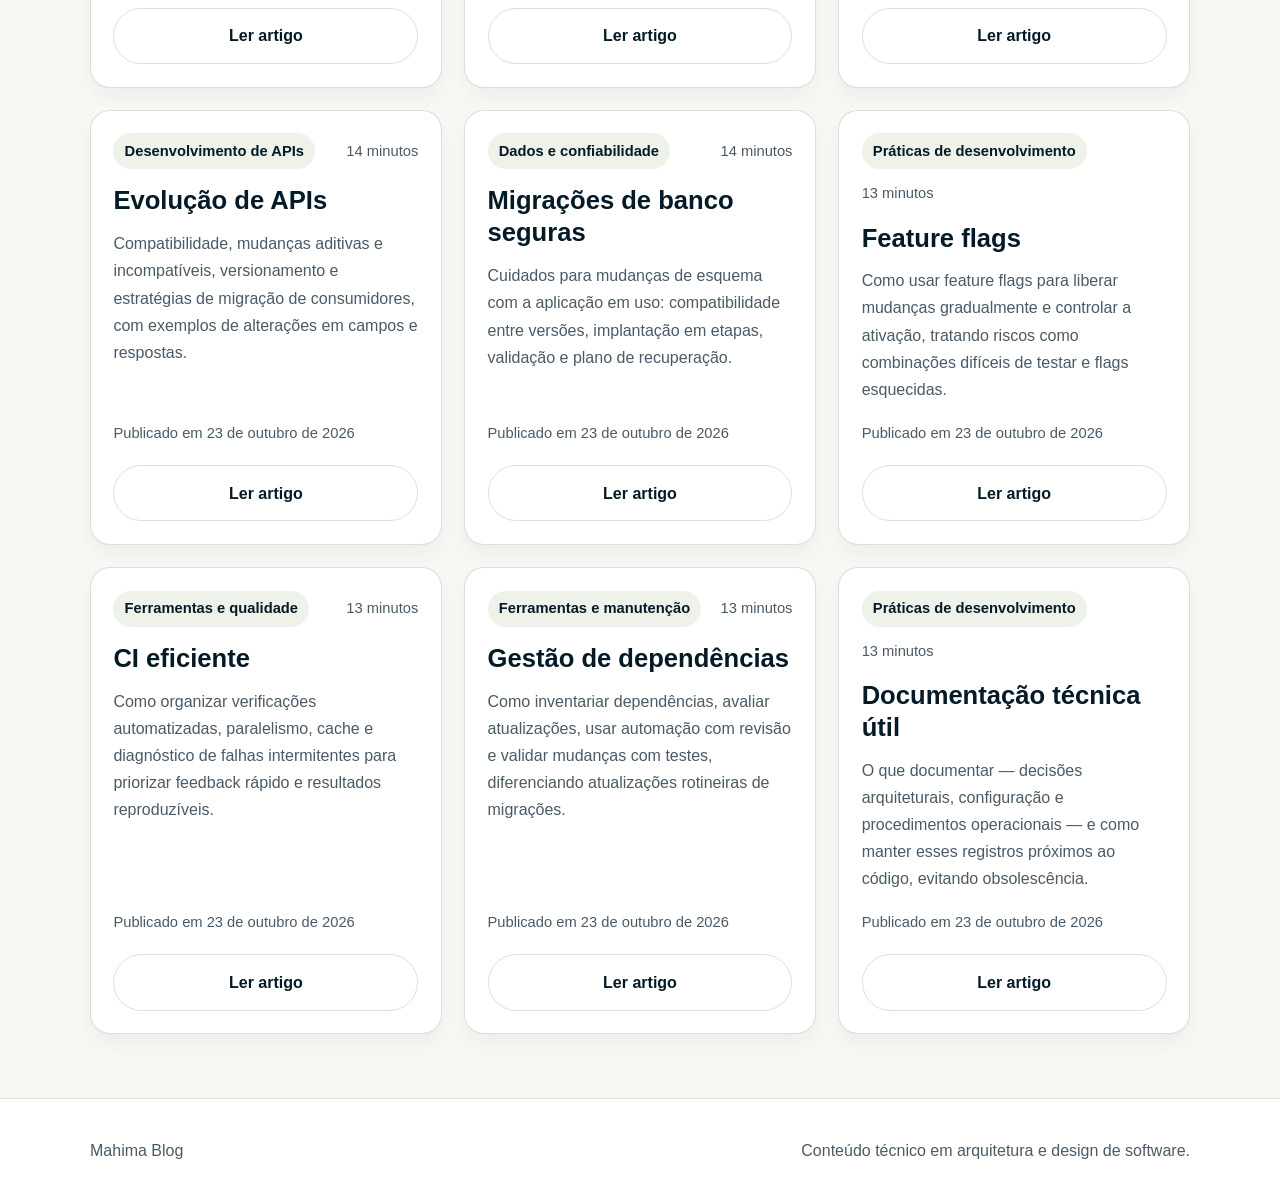
==== commit 90abb2bd: "Add ten new technical articles and update navigation" ====
--- a/index.html
+++ b/index.html
@@ -25,6 +25,8 @@
             <a href="#artigos">Artigos</a>
             <a href="./article.html?slug=clean-architecture">Clean Architecture</a>
             <a href="./article.html?slug=solid">SOLID</a>
+            <a href="./article.html?slug=integration-tests">Testes</a>
+            <a href="./article.html?slug=observability">Observabilidade</a>
           </div>
           <button class="theme-toggle" type="button" aria-label="Alternar tema claro/escuro">
             <svg class="icon-moon" width="18" height="18" viewBox="0 0 24 24" fill="none" stroke="currentColor" stroke-width="2" stroke-linecap="round" stroke-linejoin="round" aria-hidden="true">
@@ -64,7 +66,7 @@
       <section id="artigos" class="container articles-section" aria-labelledby="artigos-titulo">
         <div class="section-header">
           <p class="eyebrow">Artigos</p>
-          <h2 id="artigos-titulo">Trilha inicial de aprendizado</h2>
+          <h2 id="artigos-titulo">Trilha de aprendizado</h2>
         </div>
         <div class="search-wrap">
           <svg class="search-icon" width="18" height="18" viewBox="0 0 24 24" fill="none" stroke="currentColor" stroke-width="2" stroke-linecap="round" stroke-linejoin="round" aria-hidden="true">
@@ -91,7 +93,6 @@
       </div>
     </footer>
 
-    <script src="./content/articles.js"></script>
     <script src="./js/site.js"></script>
   </body>
 </html>
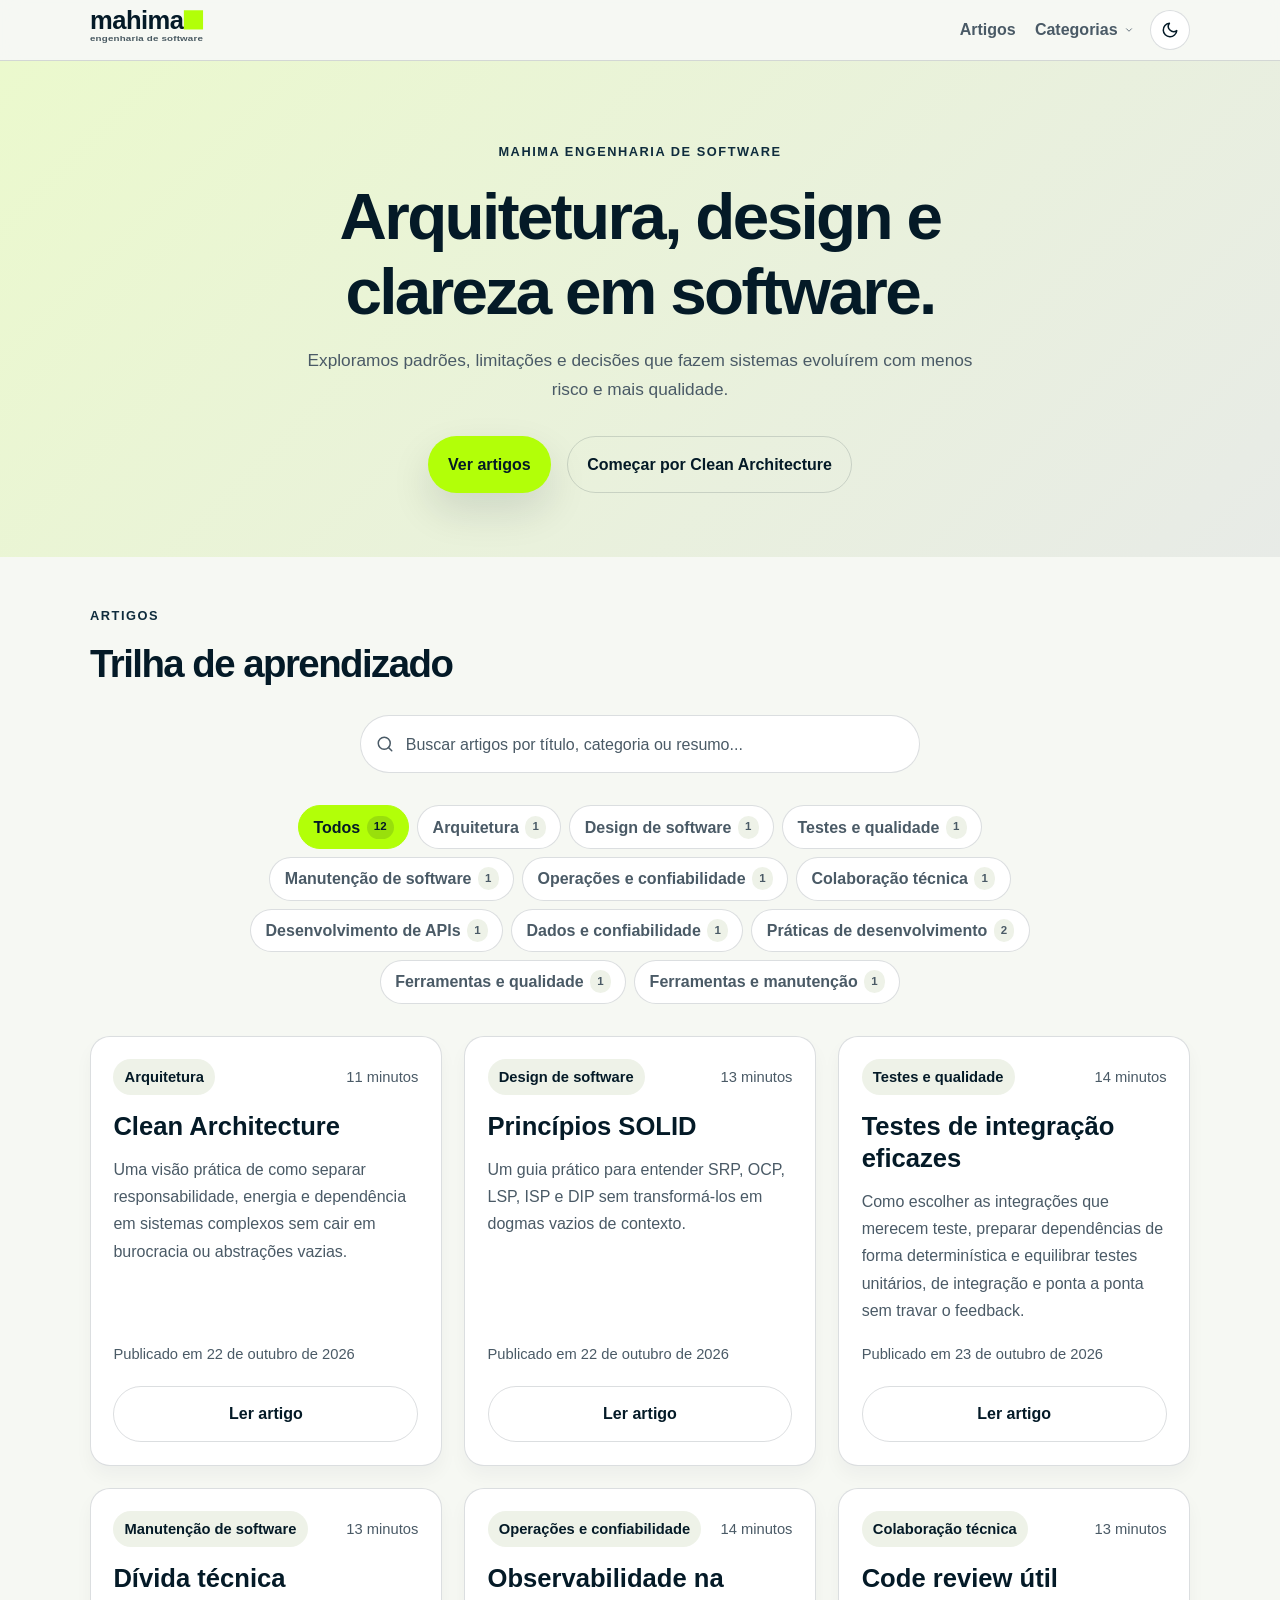
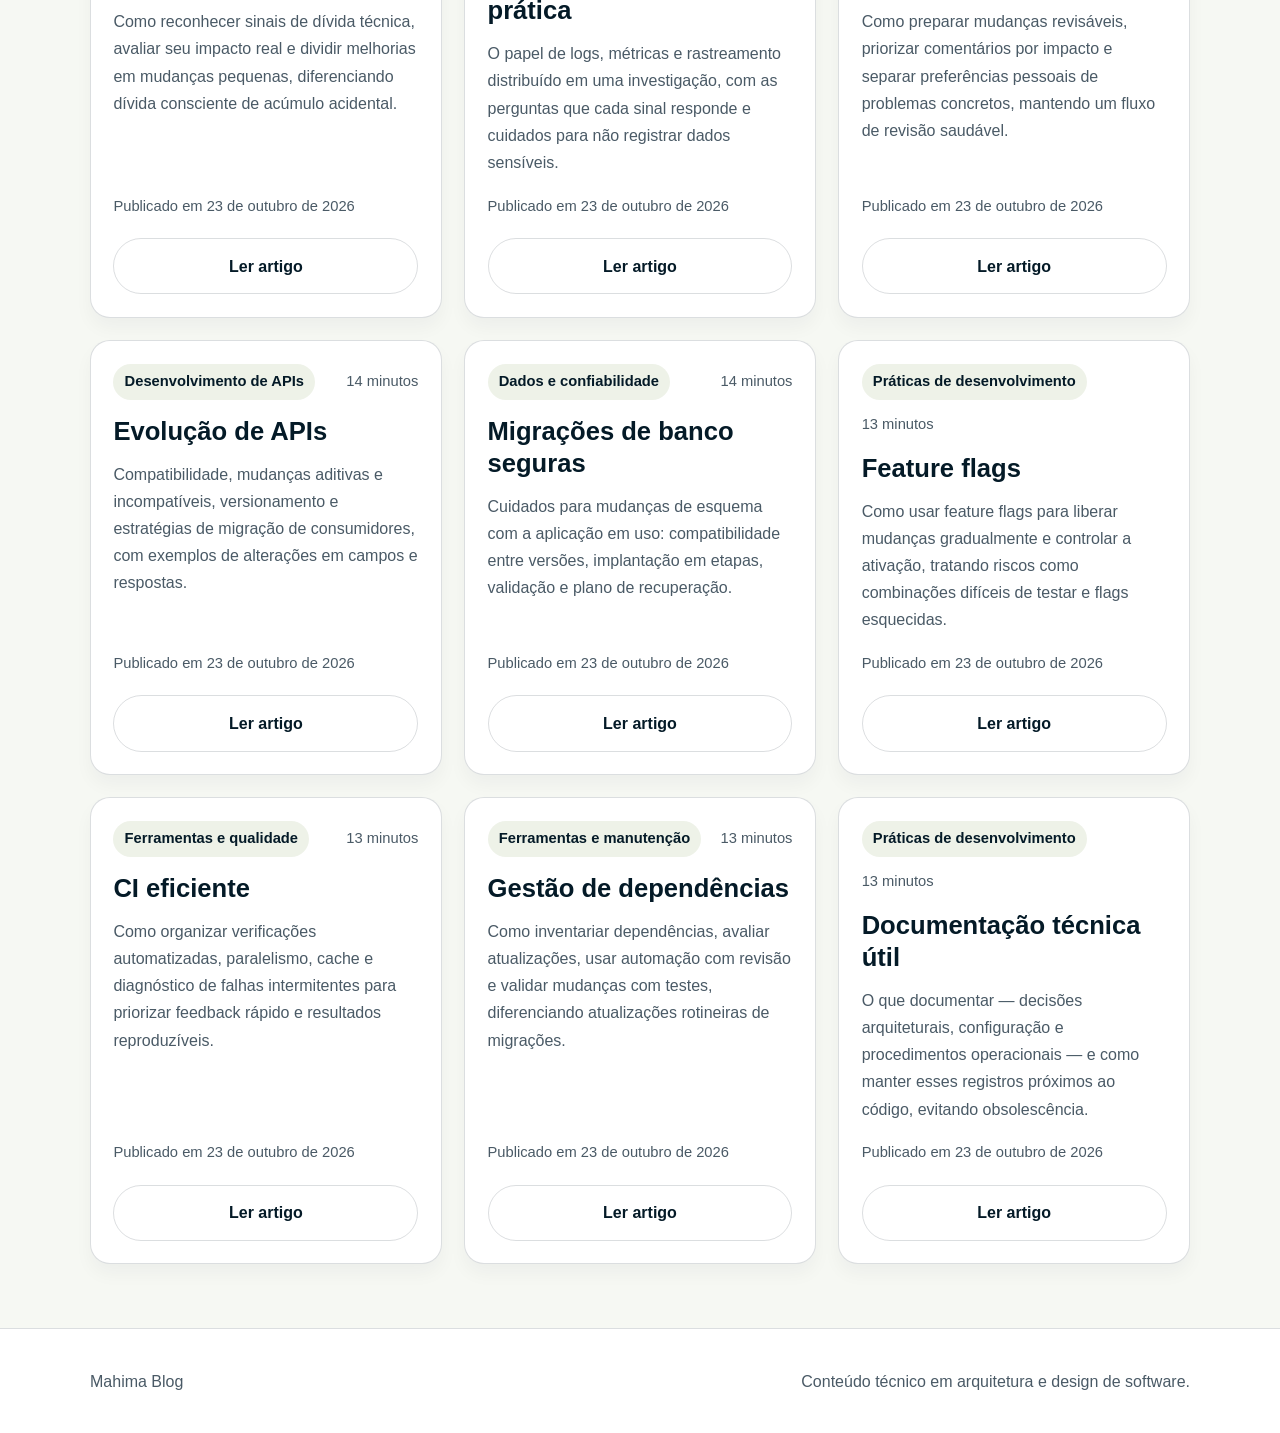
==== commit 552d79c1: "Add category navigation and PR workflow - Add category dropdown in header and filter pills on the ho" ====
--- a/index.html
+++ b/index.html
@@ -23,10 +23,15 @@
         <div class="nav-right">
           <div class="nav-links">
             <a href="#artigos">Artigos</a>
-            <a href="./article.html?slug=clean-architecture">Clean Architecture</a>
-            <a href="./article.html?slug=solid">SOLID</a>
-            <a href="./article.html?slug=integration-tests">Testes</a>
-            <a href="./article.html?slug=observability">Observabilidade</a>
+            <div class="nav-dropdown" id="category-dropdown">
+              <button class="nav-dropdown-toggle" type="button" aria-expanded="false" aria-haspopup="true" aria-controls="category-menu">
+                Categorias
+                <svg class="nav-dropdown-caret" viewBox="0 0 24 24" fill="none" stroke="currentColor" stroke-width="2" stroke-linecap="round" stroke-linejoin="round" aria-hidden="true">
+                  <polyline points="6 9 12 15 18 9"></polyline>
+                </svg>
+              </button>
+              <div class="nav-dropdown-menu" id="category-menu" role="menu"></div>
+            </div>
           </div>
           <button class="theme-toggle" type="button" aria-label="Alternar tema claro/escuro">
             <svg class="icon-moon" width="18" height="18" viewBox="0 0 24 24" fill="none" stroke="currentColor" stroke-width="2" stroke-linecap="round" stroke-linejoin="round" aria-hidden="true">
@@ -81,6 +86,7 @@
             aria-label="Buscar artigos"
           />
         </div>
+        <div id="category-filters" class="category-filters" aria-label="Filtrar por categoria"></div>
         <div id="article-list" class="article-grid" aria-live="polite"></div>
         <p id="search-empty" class="search-empty">Nenhum artigo encontrado para a sua busca.</p>
       </section>
--- a/css/styles.css
+++ b/css/styles.css
@@ -141,6 +141,94 @@
   color: var(--text);
 }
 
+/* Menu suspenso de categorias no header */
+.nav-dropdown {
+  position: relative;
+}
+
+.nav-dropdown-toggle {
+  display: inline-flex;
+  align-items: center;
+  gap: 0.4rem;
+  color: var(--muted);
+  font-weight: 600;
+  background: none;
+  border: none;
+  cursor: pointer;
+  padding: 0.4rem 0;
+}
+
+.nav-dropdown-toggle:hover,
+.nav-dropdown-toggle[aria-expanded="true"] {
+  color: var(--text);
+}
+
+.nav-dropdown-caret {
+  width: 10px;
+  height: 10px;
+  transition: transform 0.2s ease;
+}
+
+.nav-dropdown-toggle[aria-expanded="true"] .nav-dropdown-caret {
+  transform: rotate(180deg);
+}
+
+.nav-dropdown-menu {
+  position: absolute;
+  top: calc(100% + 0.5rem);
+  left: 0;
+  min-width: 240px;
+  max-height: 70vh;
+  overflow-y: auto;
+  background: var(--surface);
+  border: 1px solid var(--border);
+  border-radius: 14px;
+  box-shadow: var(--shadow);
+  padding: 0.5rem;
+  opacity: 0;
+  visibility: hidden;
+  transform: translateY(-6px);
+  transition: opacity 0.18s ease, transform 0.18s ease, visibility 0.18s ease;
+  z-index: 20;
+}
+
+.nav-dropdown-menu.open {
+  opacity: 1;
+  visibility: visible;
+  transform: translateY(0);
+}
+
+.nav-dropdown-menu a {
+  display: flex;
+  align-items: center;
+  justify-content: space-between;
+  gap: 0.75rem;
+  padding: 0.6rem 0.75rem;
+  border-radius: 8px;
+  color: var(--text);
+  font-weight: 600;
+  text-decoration: none;
+}
+
+.nav-dropdown-menu a:hover,
+.nav-dropdown-menu a:focus-visible {
+  background: var(--surface-alt);
+  color: var(--primary-alt);
+}
+
+.nav-dropdown-count {
+  font-size: 0.75rem;
+  font-weight: 700;
+  color: var(--muted);
+  background: var(--surface-alt);
+  border-radius: 999px;
+  padding: 0.1rem 0.5rem;
+}
+
+.nav-dropdown-menu a:hover .nav-dropdown-count {
+  color: var(--text);
+}
+
 .theme-toggle {
   display: inline-flex;
   align-items: center;
@@ -317,6 +405,56 @@
   color: var(--muted);
   padding: 2rem 0;
   display: none;
+}
+
+/* Filtros por categoria na página inicial */
+.category-filters {
+  display: flex;
+  flex-wrap: wrap;
+  justify-content: center;
+  gap: 0.5rem;
+  margin: 0 auto 2rem;
+  max-width: 900px;
+}
+
+.category-filter {
+  display: inline-flex;
+  align-items: center;
+  gap: 0.4rem;
+  padding: 0.45rem 0.9rem;
+  border-radius: 999px;
+  border: 1px solid var(--border);
+  background: var(--surface);
+  color: var(--muted);
+  font-weight: 600;
+  cursor: pointer;
+  transition: background 0.18s ease, color 0.18s ease, border-color 0.18s ease;
+}
+
+.category-filter:hover,
+.category-filter:focus-visible {
+  border-color: var(--accent);
+  color: var(--text);
+}
+
+.category-filter.active {
+  background: var(--accent);
+  color: var(--accent-ink);
+  border-color: var(--accent);
+}
+
+.category-filter-count {
+  font-size: 0.72rem;
+  font-weight: 700;
+  background: var(--surface-alt);
+  color: var(--muted);
+  border-radius: 999px;
+  padding: 0.1rem 0.45rem;
+}
+
+.category-filter.active .category-filter-count {
+  background: rgba(4, 26, 39, 0.14);
+  color: var(--accent-ink);
 }
 
 .article-grid {
@@ -658,6 +796,7 @@
     flex-direction: column;
     justify-content: center;
     padding: 0.6rem 0;
+    gap: 0.5rem;
   }
 
   .brand-logo {
@@ -666,10 +805,20 @@
 
   .nav-right {
     justify-content: center;
+    width: 100%;
   }
 
   .nav-links {
     justify-content: center;
+    width: 100%;
+  }
+
+  .nav-dropdown-menu {
+    position: fixed;
+    left: 1rem;
+    right: 1rem;
+    min-width: 0;
+    max-height: 60vh;
   }
 
   .hero {
@@ -691,4 +840,17 @@
   .article-nav-link.next {
     text-align: left;
   }
-}
+
+  .category-filters {
+    justify-content: flex-start;
+    flex-wrap: nowrap;
+    overflow-x: auto;
+    padding-bottom: 0.5rem;
+    -webkit-overflow-scrolling: touch;
+  }
+
+  .category-filter {
+    white-space: nowrap;
+    flex: 0 0 auto;
+  }
+}
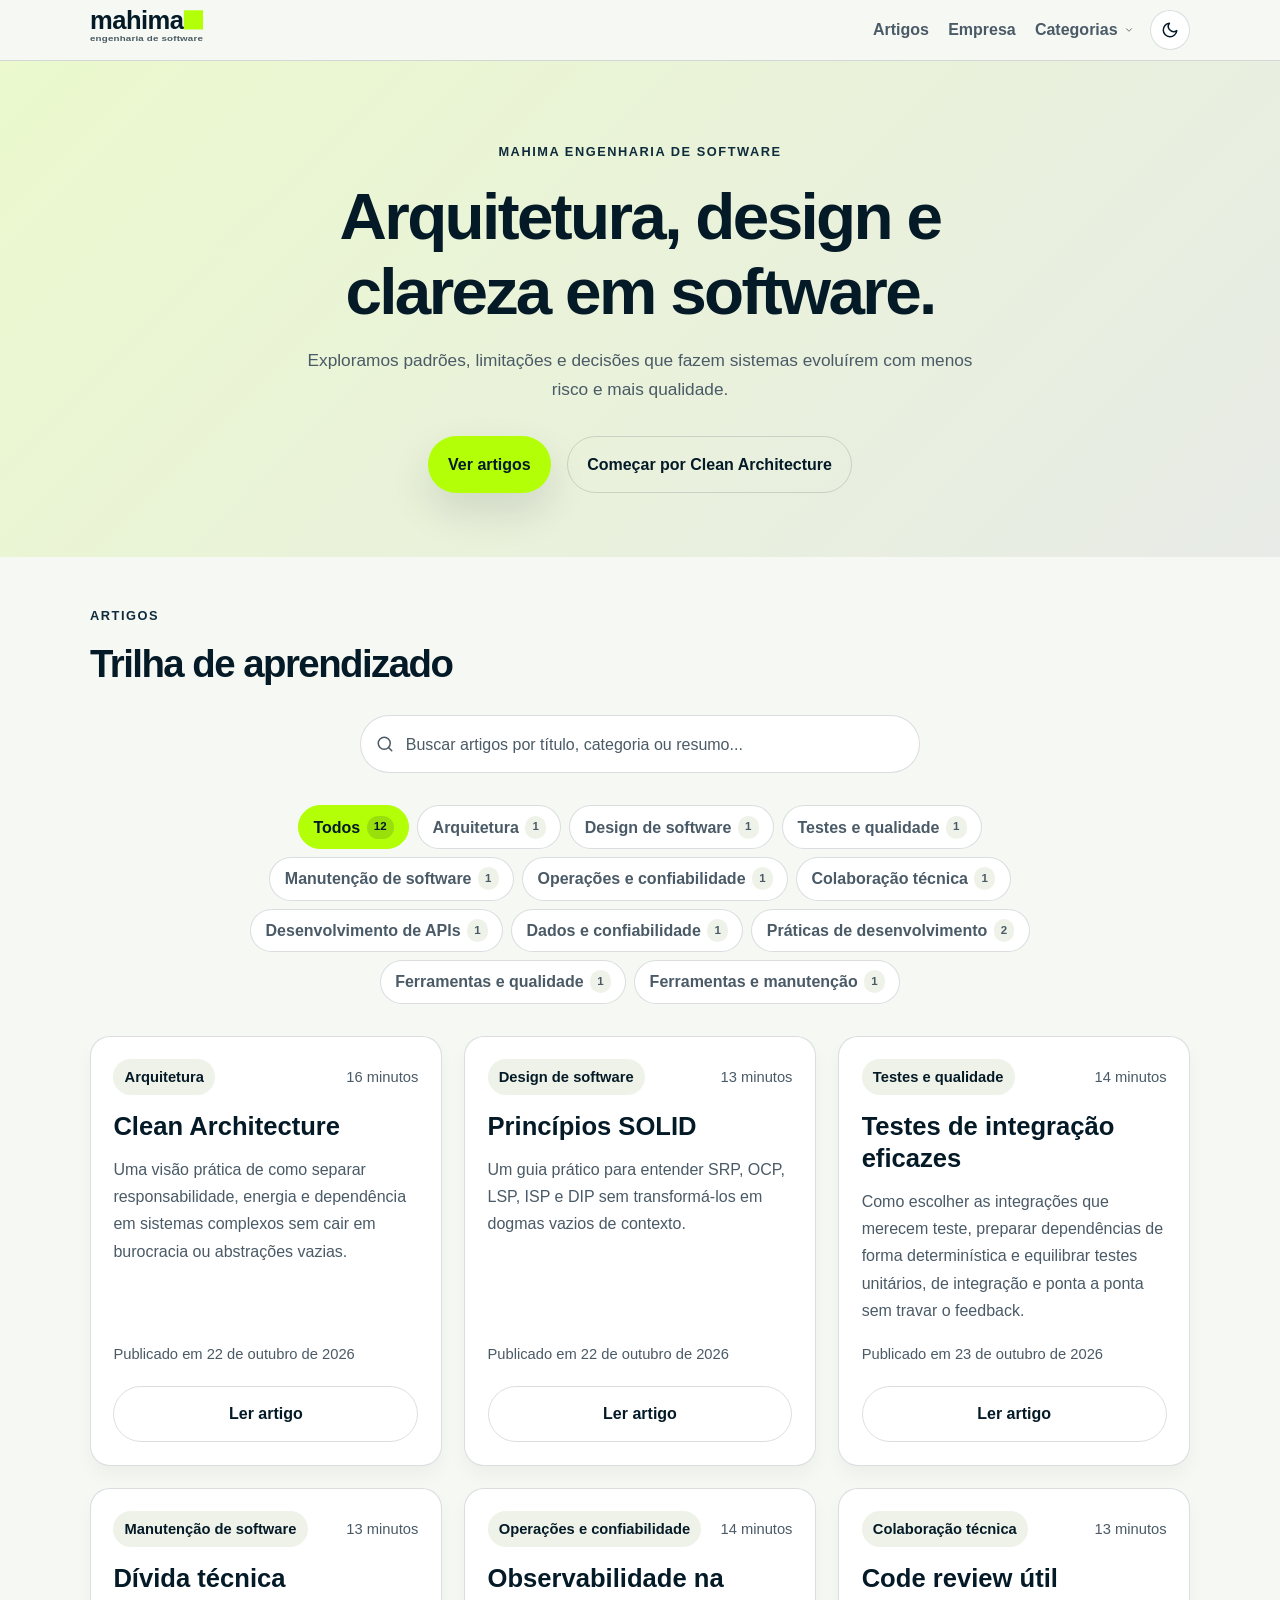
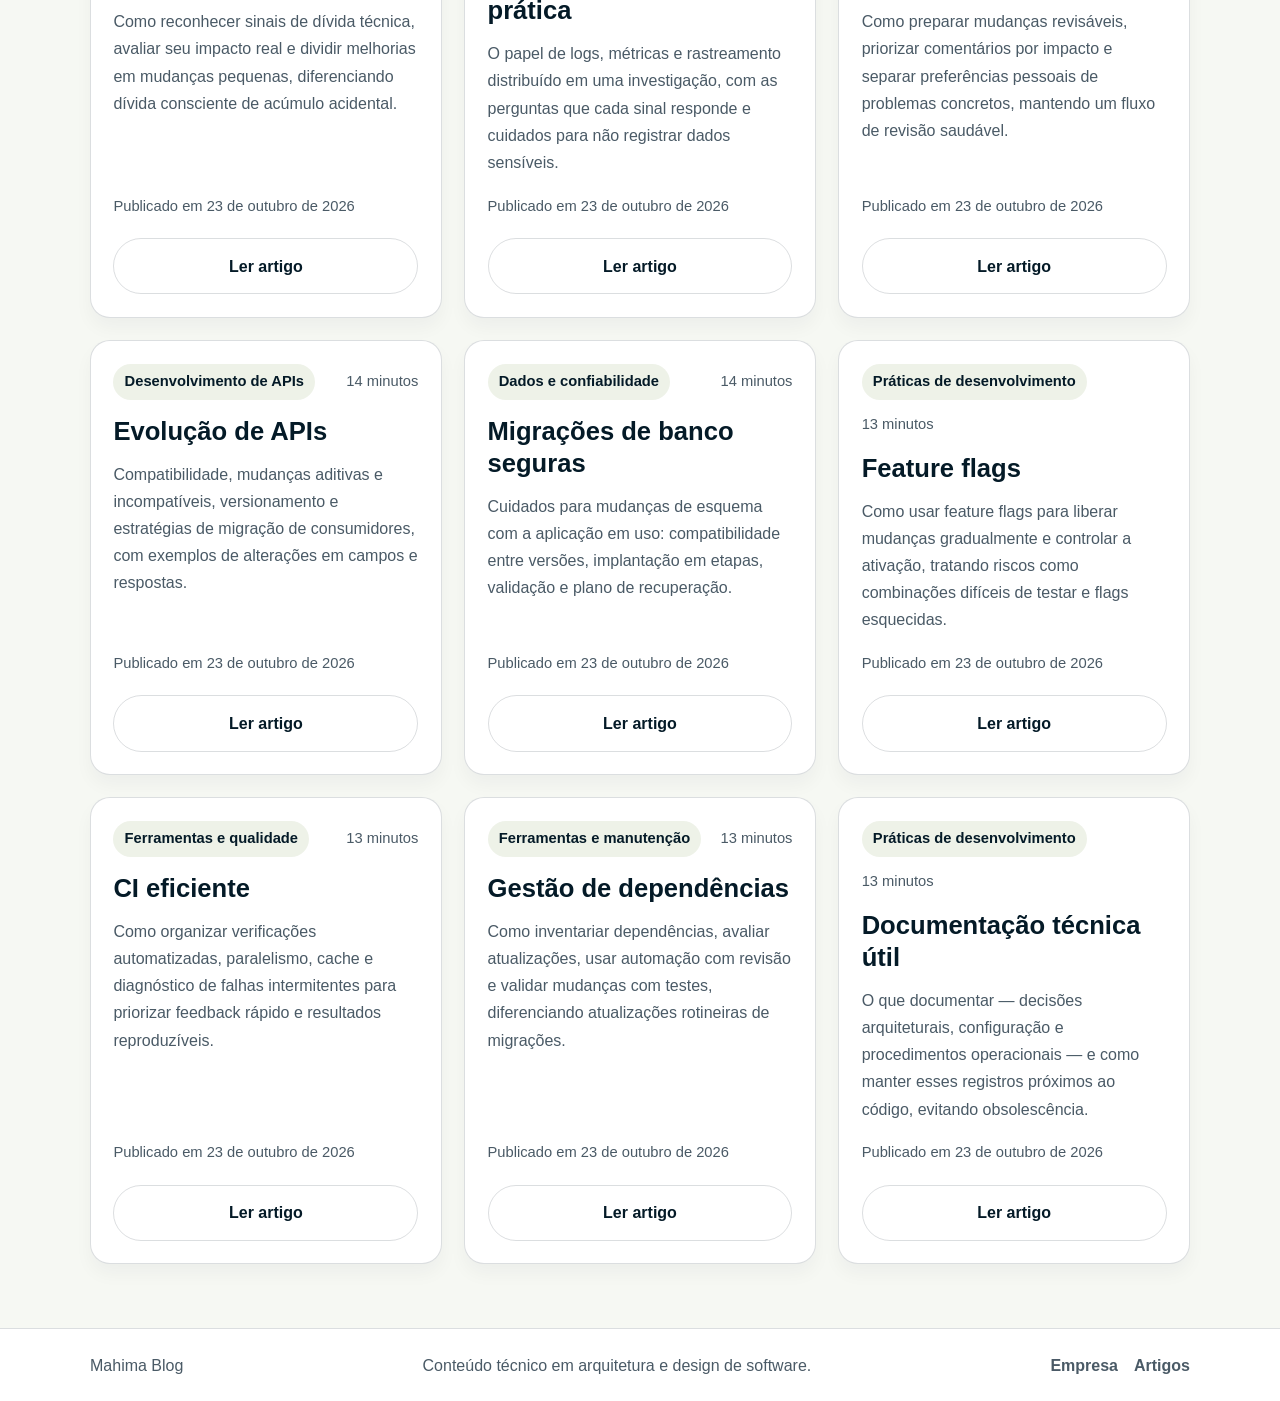
==== commit 9d7b5bfd: "Add Mahima company presentation page Co-authored-by: Copilot <223556219+Copilot@users.noreply.github" ====
--- a/index.html
+++ b/index.html
@@ -23,6 +23,7 @@
         <div class="nav-right">
           <div class="nav-links">
             <a href="#artigos">Artigos</a>
+            <a href="./empresa.html">Empresa</a>
             <div class="nav-dropdown" id="category-dropdown">
               <button class="nav-dropdown-toggle" type="button" aria-expanded="false" aria-haspopup="true" aria-controls="category-menu">
                 Categorias
@@ -96,6 +97,10 @@
       <div class="container footer-inner">
         <p>Mahima Blog</p>
         <p>Conteúdo técnico em arquitetura e design de software.</p>
+        <nav class="footer-links" aria-label="Navegação do rodapé">
+          <a href="./empresa.html">Empresa</a>
+          <a href="#artigos">Artigos</a>
+        </nav>
       </div>
     </footer>
 
--- a/css/styles.css
+++ b/css/styles.css
@@ -556,6 +556,39 @@
   color: rgba(4, 26, 39, 0.75);
 }
 
+.article-author {
+  display: flex;
+  align-items: center;
+  gap: 1rem;
+  margin-top: 1.75rem;
+}
+
+.article-author-avatar {
+  display: block;
+  width: 4.4rem;
+  height: 4.4rem;
+  flex: 0 0 4.4rem;
+  border: 2px solid rgba(255, 255, 255, 0.65);
+  border-radius: 50%;
+  box-shadow: 0 2px 8px rgba(4, 26, 39, 0.18);
+  object-fit: cover;
+  object-position: center;
+}
+
+.article-author-details {
+  display: grid;
+  gap: 0.25rem;
+}
+
+.article-author-details strong {
+  font-size: 1rem;
+}
+
+.article-author-details span {
+  font-size: 0.9rem;
+  opacity: 0.8;
+}
+
 .article-page {
   padding: 2.4rem 0 4rem;
 }
@@ -791,6 +824,283 @@
   color: var(--muted);
 }
 
+.footer-inner p {
+  margin: 0;
+}
+
+.footer-links {
+  display: flex;
+  flex-wrap: wrap;
+  gap: 1rem;
+}
+
+.footer-links a {
+  color: var(--muted);
+  font-weight: 600;
+}
+
+.footer-links a:hover {
+  color: var(--text);
+}
+
+.company-hero {
+  padding: clamp(3.5rem, 8vw, 6.5rem) 0;
+  background: var(--hero-grad);
+}
+
+.company-hero-grid {
+  display: grid;
+  grid-template-columns: minmax(0, 1.6fr) minmax(240px, 0.8fr);
+  align-items: center;
+  gap: clamp(2rem, 6vw, 5rem);
+}
+
+.company-hero-copy h1 {
+  max-width: 780px;
+  margin: 0 0 1.2rem;
+  font-size: clamp(2.7rem, 7vw, 5rem);
+  line-height: 1.04;
+  letter-spacing: -0.055em;
+}
+
+.company-hero-copy .lead {
+  margin: 0;
+  max-width: 670px;
+}
+
+.company-hero-actions {
+  justify-content: flex-start;
+}
+
+.company-hero-note {
+  position: relative;
+  padding: 2rem;
+  border: 1px solid var(--border);
+  border-radius: 24px;
+  background: var(--surface);
+  box-shadow: var(--shadow);
+}
+
+.company-note-mark {
+  display: grid;
+  place-items: center;
+  width: 3rem;
+  height: 3rem;
+  margin-bottom: 2.5rem;
+  border-radius: 12px;
+  background: var(--accent);
+  color: var(--accent-ink);
+  font-size: 2rem;
+  font-weight: 400;
+  line-height: 1;
+}
+
+.company-hero-note .eyebrow {
+  margin-bottom: 0.55rem;
+}
+
+.company-hero-note p:last-child {
+  margin: 0;
+  font-size: 1.08rem;
+  font-weight: 600;
+  line-height: 1.55;
+}
+
+.company-section {
+  padding-top: clamp(3.5rem, 7vw, 6rem);
+  padding-bottom: clamp(3.5rem, 7vw, 6rem);
+}
+
+.company-intro,
+.company-audience {
+  display: grid;
+  grid-template-columns: 1fr 1fr;
+  gap: clamp(2rem, 7vw, 7rem);
+  align-items: start;
+}
+
+.company-intro h2,
+.company-audience h2,
+.company-section .section-header h2,
+.company-products h2,
+.company-closing h2 {
+  max-width: 720px;
+  margin: 0;
+  font-size: clamp(2rem, 4vw, 3.2rem);
+  line-height: 1.12;
+  letter-spacing: -0.045em;
+}
+
+.company-intro .eyebrow,
+.company-audience .eyebrow {
+  margin-bottom: 0.8rem;
+}
+
+.company-intro-copy p,
+.company-audience p,
+.company-products p {
+  margin: 0 0 1rem;
+  color: var(--muted);
+  font-size: 1.05rem;
+}
+
+.company-intro-copy p:last-child,
+.company-audience p:last-child,
+.company-products p:last-child {
+  margin-bottom: 0;
+}
+
+.company-section-alt {
+  background: var(--surface-alt);
+}
+
+.company-section .section-header {
+  max-width: 700px;
+}
+
+.company-card-grid {
+  display: grid;
+  grid-template-columns: repeat(3, minmax(0, 1fr));
+  gap: 1rem;
+}
+
+.company-card {
+  min-height: 100%;
+  padding: clamp(1.3rem, 2.5vw, 2rem);
+  border: 1px solid var(--border);
+  border-radius: 20px;
+  background: var(--surface);
+}
+
+.company-card-number {
+  display: inline-block;
+  margin-bottom: 2rem;
+  color: var(--primary-alt);
+  font-size: 0.8rem;
+  font-weight: 800;
+  letter-spacing: 0.12em;
+}
+
+.company-card h3,
+.company-steps h3,
+.company-principles h3 {
+  margin: 0 0 0.55rem;
+  font-size: 1.2rem;
+  line-height: 1.3;
+}
+
+.company-card p,
+.company-steps p,
+.company-principles p {
+  margin: 0;
+  color: var(--muted);
+}
+
+.company-steps {
+  display: grid;
+  grid-template-columns: repeat(2, minmax(0, 1fr));
+  gap: 2rem 3rem;
+  margin: 0;
+  padding: 0;
+  list-style: none;
+  counter-reset: steps;
+}
+
+.company-steps li {
+  display: flex;
+  align-items: flex-start;
+  gap: 1rem;
+}
+
+.company-step-number {
+  display: grid;
+  place-items: center;
+  flex: 0 0 2.5rem;
+  width: 2.5rem;
+  height: 2.5rem;
+  border: 1px solid var(--border);
+  border-radius: 50%;
+  background: var(--accent);
+  color: var(--accent-ink);
+  font-weight: 800;
+}
+
+.company-principles {
+  display: grid;
+  grid-template-columns: repeat(4, minmax(0, 1fr));
+  gap: 1.5rem;
+}
+
+.company-principles article {
+  padding-top: 1rem;
+  border-top: 2px solid var(--accent);
+}
+
+.company-products {
+  padding: clamp(2.5rem, 5vw, 4rem) 0;
+  background: var(--primary);
+  color: var(--bg);
+}
+
+[data-theme="dark"] .company-products {
+  background: var(--surface);
+  color: var(--text);
+}
+
+.company-products-inner {
+  display: grid;
+  grid-template-columns: 1fr 1fr;
+  align-items: center;
+  gap: clamp(2rem, 7vw, 7rem);
+}
+
+.company-products .eyebrow,
+[data-theme="dark"] .company-products .eyebrow {
+  color: var(--accent);
+}
+
+.company-products p {
+  color: inherit;
+  opacity: 0.78;
+}
+
+.company-closing {
+  padding: clamp(4rem, 9vw, 7rem) 0;
+  background: var(--hero-grad);
+  text-align: center;
+}
+
+.company-closing-inner {
+  display: flex;
+  flex-direction: column;
+  align-items: center;
+}
+
+.company-closing h2 {
+  max-width: 760px;
+}
+
+.company-closing-inner > p:not(.eyebrow) {
+  max-width: 650px;
+  margin: 1rem auto 0;
+  color: var(--muted);
+}
+
+.company-closing .button {
+  margin-top: 1.5rem;
+}
+
+.company-closing .company-contact {
+  margin-top: 1.5rem;
+}
+
+.company-contact a {
+  color: var(--primary-alt);
+  font-weight: 700;
+  text-decoration: underline;
+  text-underline-offset: 0.2em;
+}
+
 @media (max-width: 700px) {
   .nav {
     flex-direction: column;
@@ -825,6 +1135,38 @@
     padding-top: 3.5rem;
   }
 
+  .company-hero-grid,
+  .company-intro,
+  .company-audience,
+  .company-products-inner {
+    grid-template-columns: 1fr;
+  }
+
+  .company-hero-grid {
+    gap: 2rem;
+  }
+
+  .company-hero-note {
+    max-width: 480px;
+  }
+
+  .company-card-grid {
+    grid-template-columns: 1fr;
+  }
+
+  .company-card-number {
+    margin-bottom: 1rem;
+  }
+
+  .company-steps,
+  .company-principles {
+    grid-template-columns: 1fr;
+  }
+
+  .company-principles {
+    gap: 1.25rem;
+  }
+
   .hero-actions {
     flex-direction: column;
   }
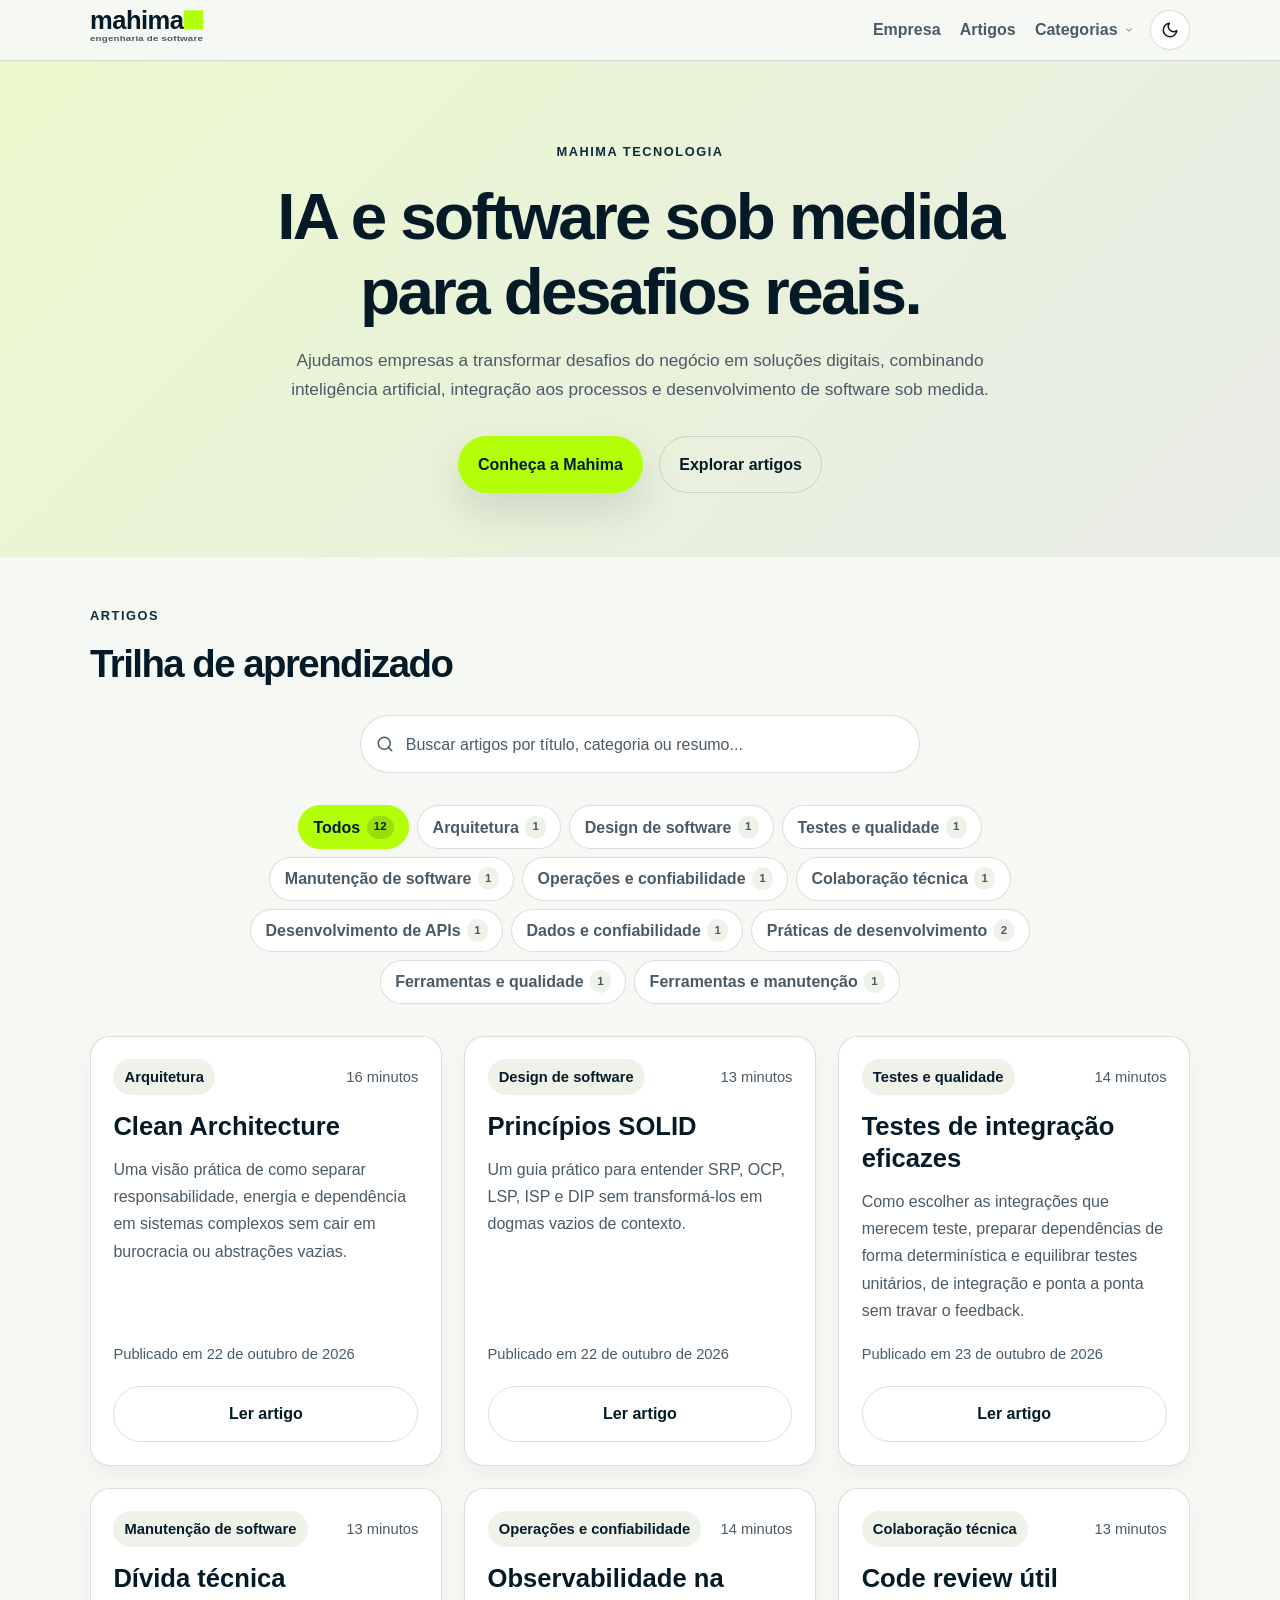
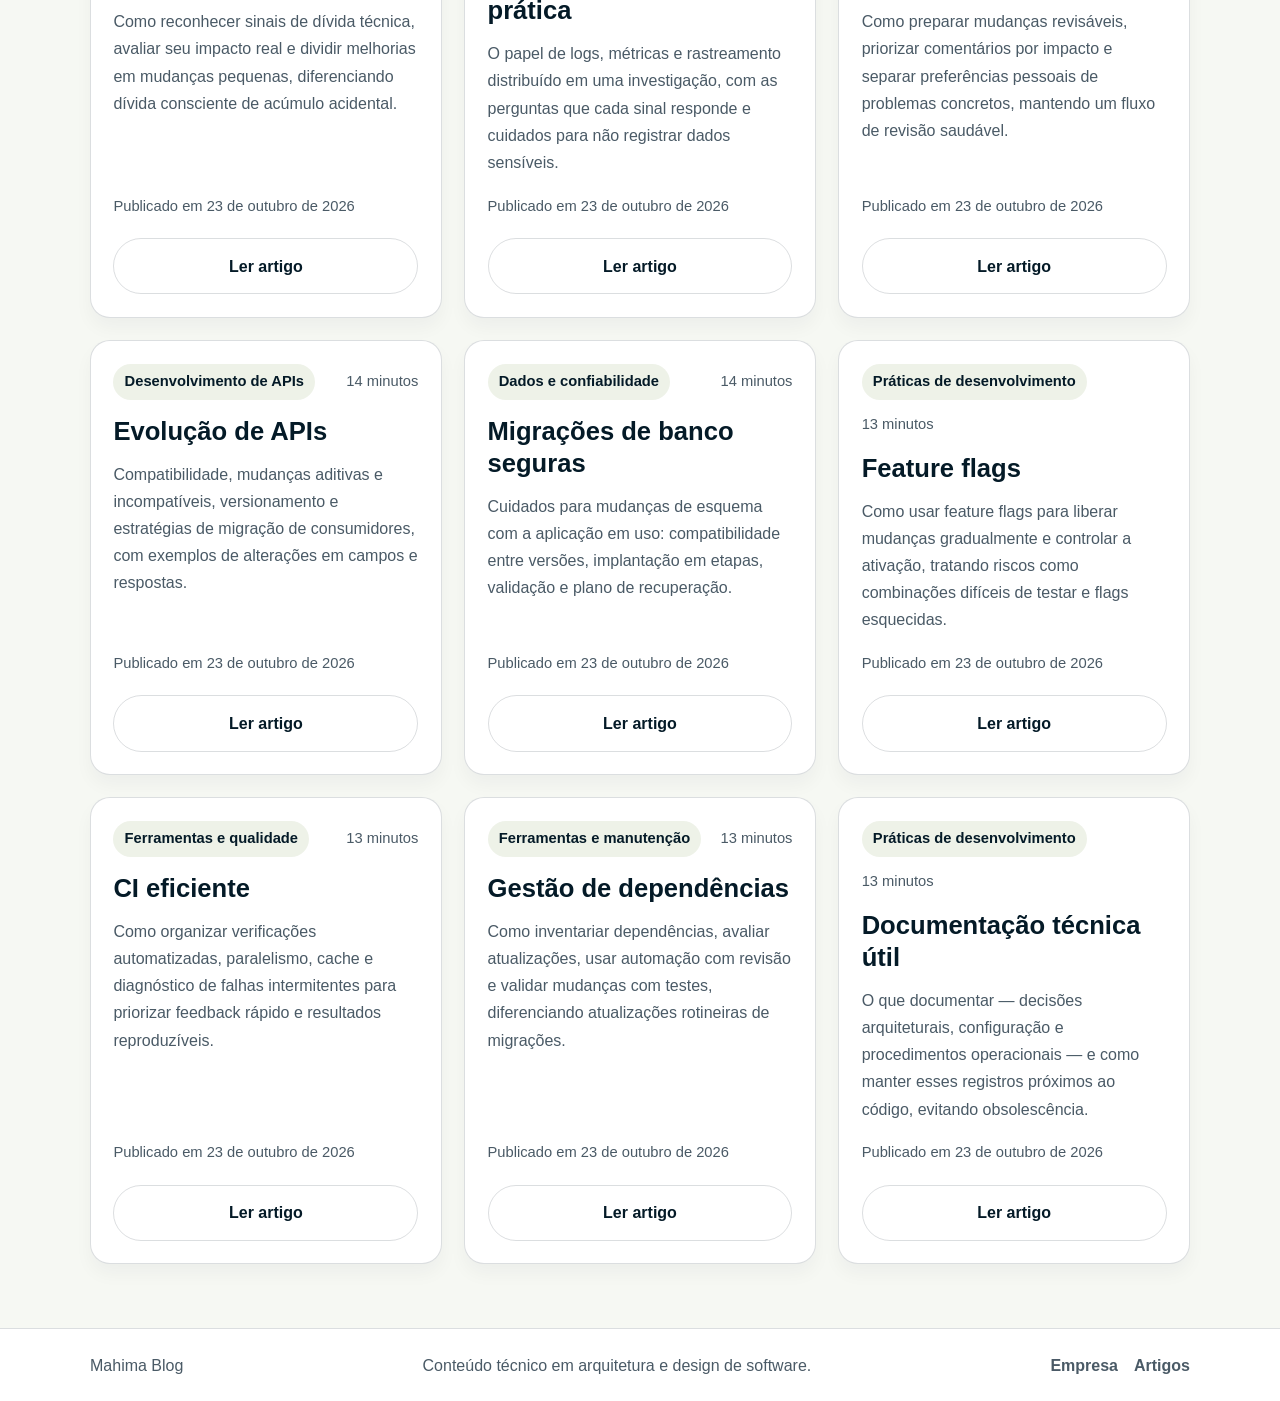
==== commit 81d44e14: "Update homepage company introduction Co-authored-by: Copilot <223556219+Copilot@users.noreply.github" ====
--- a/index.html
+++ b/index.html
@@ -22,8 +22,8 @@
         </a>
         <div class="nav-right">
           <div class="nav-links">
+            <a href="./empresa.html">Empresa</a>
             <a href="#artigos">Artigos</a>
-            <a href="./empresa.html">Empresa</a>
             <div class="nav-dropdown" id="category-dropdown">
               <button class="nav-dropdown-toggle" type="button" aria-expanded="false" aria-haspopup="true" aria-controls="category-menu">
                 Categorias
@@ -57,14 +57,14 @@
     <main>
       <section class="hero">
         <div class="container hero-content">
-          <p class="eyebrow">Mahima Engenharia de Software</p>
-          <h1>Arquitetura, design e clareza em software.</h1>
+          <p class="eyebrow">Mahima Tecnologia</p>
+          <h1>IA e software sob medida para desafios reais.</h1>
           <p class="lead">
-            Exploramos padrões, limitações e decisões que fazem sistemas evoluírem com menos risco e mais qualidade.
+            Ajudamos empresas a transformar desafios do negócio em soluções digitais, combinando inteligência artificial, integração aos processos e desenvolvimento de software sob medida.
           </p>
           <div class="hero-actions">
-            <a class="button primary" href="#artigos">Ver artigos</a>
-            <a class="button secondary" href="./article.html?slug=clean-architecture">Começar por Clean Architecture</a>
+            <a class="button primary" href="./empresa.html">Conheça a Mahima</a>
+            <a class="button secondary" href="#artigos">Explorar artigos</a>
           </div>
         </div>
       </section>
